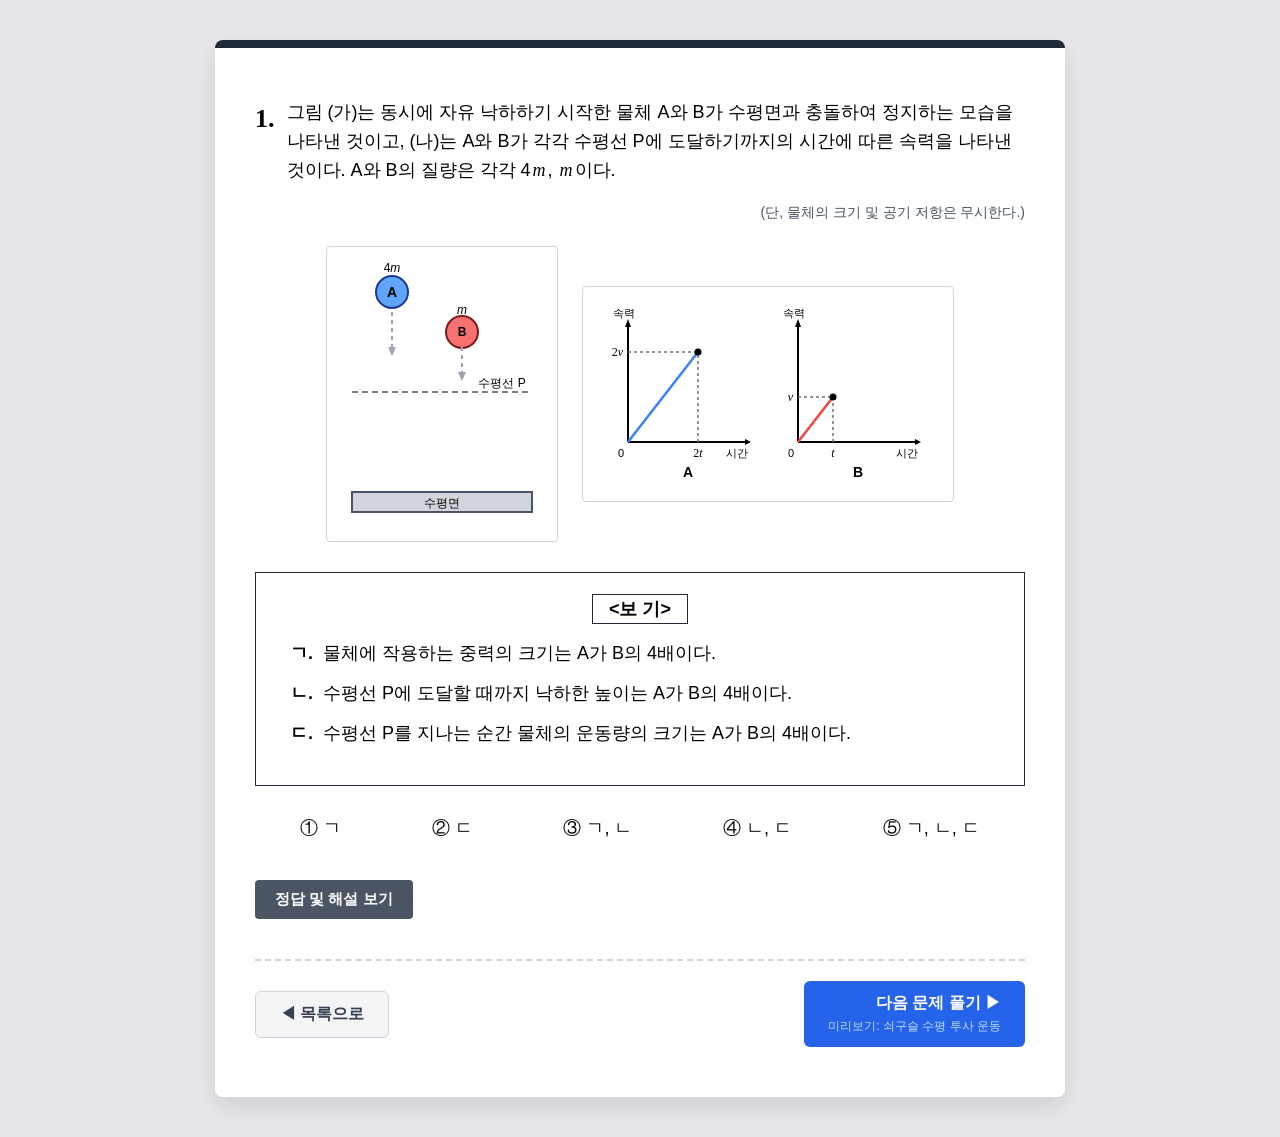
==== 2026-10-08.html @ 418bf97b "Update 2026-10-08.html" ====
<!DOCTYPE html>
<html lang="ko">
<head>
    <meta charset="UTF-8">
    <title>2026-10-08 통합과학 역학</title>
    <style>
        body { font-family: 'Malgun Gothic', sans-serif; background-color: #e5e7eb; display: flex; flex-direction: column; align-items: center; padding: 40px 16px; margin: 0; }
        .exam-paper { background-color: white; max-width: 850px; width: 100%; padding: 50px 40px; box-sizing: border-box; box-shadow: 0 10px 25px rgba(0,0,0,0.1); border-top: 8px solid #1f2937; border-radius: 8px; position: relative; }
        
        /* 1문제씩 보여주기 위한 핵심 설정 */
        .problem-slide { display: none; animation: fadeIn 0.5s; }
        .problem-slide.active { display: block; }
        @keyframes fadeIn { from { opacity: 0; transform: translateX(10px); } to { opacity: 1; transform: translateX(0); } }
        
        .header-text { display: flex; margin-bottom: 20px; font-size: 18px; line-height: 1.6; }
        .question-num { font-size: 26px; font-weight: bold; margin-right: 12px; font-family: serif; }
        .condition-text { text-align: right; font-size: 14px; margin-bottom: 24px; color: #4b5563; }
        .assets-area { display: flex; flex-direction: column; align-items: center; gap: 24px; margin-bottom: 30px; }
        .svg-box { padding: 15px; background-color: white; border: 1px solid #d1d5db; border-radius: 4px; }
        table { width: 100%; max-width: 550px; border-collapse: collapse; border-top: 2px solid #111827; border-bottom: 2px solid #111827; text-align: center; }
        th { background-color: #f9fafb; border-bottom: 1px solid #111827; padding: 12px; font-weight: bold; }
        td { padding: 12px; border-bottom: 1px solid #e5e7eb; font-size: 17px; }
        th, td { border-left: 1px solid #d1d5db; border-right: 1px solid #d1d5db; }
        th:first-child, td:first-child { border-left: none; }
        th:last-child, td:last-child { border-right: none; }
        .bogi-box { border: 1px solid #1f2937; padding: 24px; margin: 24px 0; font-size: 18px; }
        .bogi-title { display: block; text-align: center; margin-bottom: 20px; }
        .bogi-title span { border: 1px solid #1f2937; padding: 4px 16px; font-weight: bold; }
        .bogi-list { list-style: none; padding-left: 10px; margin: 0; }
        .bogi-list li { margin-bottom: 16px; display: flex; }
        .bogi-list span.marker { font-weight: bold; margin-right: 10px; }
        .options { display: flex; justify-content: space-around; font-size: 18px; margin-top: 30px; margin-bottom: 40px; }
        
        .solution-btn { padding: 10px 20px; background-color: #4b5563; color: white; font-weight: bold; font-size: 15px; border: none; border-radius: 4px; cursor: pointer; }
        .solution-box { display: none; width: 100%; margin-top: 20px; padding: 24px; background-color: #f8fafc; border: 1px solid #cbd5e1; border-radius: 6px; font-size: 16.5px; line-height: 1.7; box-sizing: border-box; }
        .solution-box.active { display: block; }
        i { font-family: serif; padding: 0 2px;}

        /* 아래첨자 렌더링 강제 교정 CSS (위첨자 오작동 완벽 차단) */
        sub { vertical-align: sub !important; font-size: 0.75em !important; line-height: 1 !important; }

        /* 네비게이션 버튼 (목록으로, 다음 문제) */
        .nav-bar { display: flex; justify-content: space-between; align-items: center; margin-top: 40px; padding-top: 20px; border-top: 2px dashed #d1d5db; }
        .nav-btn { padding: 12px 24px; font-size: 16px; font-weight: bold; border-radius: 6px; cursor: pointer; text-decoration: none; border: none; }
        .btn-back { background-color: #f3f4f6; color: #374151; border: 1px solid #d1d5db; }
        .btn-next { background-color: #2563eb; color: white; display: flex; flex-direction: column; align-items: flex-end; }
        .btn-next .preview-text { font-size: 12px; color: #bfdbfe; margin-top: 4px; font-weight: normal; }
    </style>
</head>
<body>

<div class="exam-paper">
    
    <!-- ==================== 문제 1 ==================== -->
    <div id="prob1" class="problem-slide active">
        <div class="header-text"><span class="question-num">1.</span><div>그림 (가)는 동시에 자유 낙하하기 시작한 물체 A와 B가 수평면과 충돌하여 정지하는 모습을 나타낸 것이고, (나)는 A와 B가 각각 수평선 P에 도달하기까지의 시간에 따른 속력을 나타낸 것이다. A와 B의 질량은 각각 4<i>m</i>, <i>m</i>이다.</div></div>
        <div class="condition-text">(단, 물체의 크기 및 공기 저항은 무시한다.)</div>

        <div class="assets-area" style="flex-direction: row; justify-content: center; flex-wrap: wrap;">
            <!-- 그림 (가) - 질량 표시 4m, m 복구 완료 -->
            <div class="svg-box">
                <svg width="200" height="260" viewBox="0 0 200 260" xmlns="http://www.w3.org/2000/svg">
                    <rect x="10" y="230" width="180" height="20" fill="#d1d5db" stroke="#4b5563" stroke-width="2"/>
                    <text x="100" y="245" text-anchor="middle" font-size="12" fill="black">수평면</text>
                    <line x1="10" y1="130" x2="190" y2="130" stroke="#4b5563" stroke-width="1.5" stroke-dasharray="6,4"/>
                    <text x="160" y="125" text-anchor="middle" font-size="12" fill="black">수평선 P</text>
                    
                    <circle cx="50" cy="30" r="16" fill="#60a5fa" stroke="#1e3a8a" stroke-width="2"/>
                    <text x="50" y="35" text-anchor="middle" font-size="14" font-weight="bold" fill="black">A</text>
                    <text x="50" y="10" text-anchor="middle" font-size="12" fill="black">4<tspan font-style="italic">m</tspan></text>
                    <line x1="50" y1="50" x2="50" y2="90" stroke="#9ca3af" stroke-width="2" stroke-dasharray="4,4"/>
                    <polygon points="46,85 54,85 50,94" fill="#9ca3af"/>
                    
                    <circle cx="120" cy="70" r="16" fill="#f87171" stroke="#7f1d1d" stroke-width="2"/>
                    <text x="120" y="74" text-anchor="middle" font-size="12" font-weight="bold" fill="black">B</text>
                    <text x="120" y="52" text-anchor="middle" font-size="12" fill="black"><tspan font-style="italic">m</tspan></text>
                    <line x1="120" y1="85" x2="120" y2="115" stroke="#9ca3af" stroke-width="2" stroke-dasharray="4,4"/>
                    <polygon points="116,110 124,110 120,119" fill="#9ca3af"/>
                </svg>
            </div>
            
            <!-- 그래프 (나) - X축 길이 연장 및 오류 원천 차단 완벽 적용 -->
            <div class="svg-box">
                <svg width="340" height="180" viewBox="0 0 340 180" xmlns="http://www.w3.org/2000/svg">
                    <!-- A 그래프 -->
                    <g transform="translate(10, 0)">
                        <line x1="20" y1="140" x2="140" y2="140" stroke="black" stroke-width="2"/>
                        <line x1="20" y1="140" x2="20" y2="20" stroke="black" stroke-width="2"/>
                        <polygon points="137,137 143,140 137,143" fill="black"/>
                        <polygon points="17,25 20,17 23,25" fill="black"/>
                        <text x="140" y="155" text-anchor="end" font-size="11" fill="black">시간</text>
                        <text x="5" y="15" text-anchor="start" font-size="11" fill="black">속력</text>
                        <text x="10" y="155" font-size="11" fill="black">0</text>
                        <line x1="20" y1="140" x2="90" y2="50" stroke="#3b82f6" stroke-width="2.5"/>
                        <line x1="20" y1="50" x2="90" y2="50" stroke="#6b7280" stroke-width="1.5" stroke-dasharray="3,3"/>
                        <line x1="90" y1="140" x2="90" y2="50" stroke="#6b7280" stroke-width="1.5" stroke-dasharray="3,3"/>
                        <circle cx="90" cy="50" r="3.5" fill="black"/>
                        <text x="15" y="54" text-anchor="end" font-size="12" font-family="serif" fill="black">2<tspan font-style="italic">v</tspan></text>
                        <text x="90" y="155" text-anchor="middle" font-size="12" font-family="serif" fill="black">2<tspan font-style="italic">t</tspan></text>
                        <text x="80" y="175" text-anchor="middle" font-weight="bold" font-size="14" fill="black">A</text>
                    </g>
                    <!-- B 그래프 -->
                    <g transform="translate(180, 0)">
                        <line x1="20" y1="140" x2="140" y2="140" stroke="black" stroke-width="2"/>
                        <line x1="20" y1="140" x2="20" y2="20" stroke="black" stroke-width="2"/>
                        <polygon points="137,137 143,140 137,143" fill="black"/>
                        <polygon points="17,25 20,17 23,25" fill="black"/>
                        <text x="140" y="155" text-anchor="end" font-size="11" fill="black">시간</text>
                        <text x="5" y="15" text-anchor="start" font-size="11" fill="black">속력</text>
                        <text x="10" y="155" font-size="11" fill="black">0</text>
                        <line x1="20" y1="140" x2="55" y2="95" stroke="#ef4444" stroke-width="2.5"/>
                        <line x1="20" y1="95" x2="55" y2="95" stroke="#6b7280" stroke-width="1.5" stroke-dasharray="3,3"/>
                        <line x1="55" y1="140" x2="55" y2="95" stroke="#6b7280" stroke-width="1.5" stroke-dasharray="3,3"/>
                        <circle cx="55" cy="95" r="3.5" fill="black"/>
                        <text x="15" y="99" text-anchor="end" font-size="12" font-family="serif" fill="black"><tspan font-style="italic">v</tspan></text>
                        <text x="55" y="155" text-anchor="middle" font-size="12" font-family="serif" fill="black"><tspan font-style="italic">t</tspan></text>
                        <text x="80" y="175" text-anchor="middle" font-weight="bold" font-size="14" fill="black">B</text>
                    </g>
                </svg>
            </div>
        </div>
        <div class="bogi-box">
            <div class="bogi-title"><span>&lt;보 기&gt;</span></div>
            <ul class="bogi-list">
                <li><span class="marker">ㄱ.</span> 물체에 작용하는 중력의 크기는 A가 B의 4배이다.</li>
                <li><span class="marker">ㄴ.</span> 수평선 P에 도달할 때까지 낙하한 높이는 A가 B의 4배이다.</li>
                <li><span class="marker">ㄷ.</span> 수평선 P를 지나는 순간 물체의 운동량의 크기는 A가 B의 4배이다.</li>
            </ul>
        </div>
        <div class="options"><span>① ㄱ</span> <span>② ㄷ</span> <span>③ ㄱ, ㄴ</span> <span>④ ㄴ, ㄷ</span> <span>⑤ ㄱ, ㄴ, ㄷ</span></div>
        <button class="solution-btn" onclick="toggleSol('sol1')">정답 및 해설 보기</button>
        <div id="sol1" class="solution-box"><h3 style="color: #1d4ed8; margin-top: 0;">정답: ③ (ㄱ, ㄴ)</h3><p>ㄱ: 중력(무게)은 질량에 비례합니다.<br>ㄴ: v-t 그래프 넓이는 A가 2vt, B가 0.5vt 이므로 4배입니다.<br>ㄷ: 운동량(mv)은 A(8mv)가 B(mv)의 8배입니다.</p></div>
    </div>

    <!-- ==================== 문제 2 ==================== -->
    <div id="prob2" class="problem-slide">
        <div class="header-text"><span class="question-num">2.</span><div>그림은 쇠구슬 발사 장치를 이용하여 수평면으로부터 서로 다른 높이에 있는 쇠구슬 A를 가만히 놓는 순간, 쇠구슬 B를 수평 방향으로 발사시키는 모습을 나타낸 것이다. 표는 실험 Ⅰ, Ⅱ에서 A, B가 각각 수평면에 도달할 때까지의 낙하 시간과 B의 수평 도달 거리를 나타낸 것이다.</div></div>
        <div class="condition-text">(단, A와 B의 크기 및 공기 저항은 무시한다.)</div>
        <div class="assets-area">
            <!-- 엉망이 된 수평 투사 그래픽 디테일 원상 복구 완료 -->
            <div class="svg-box">
                <svg width="400" height="280" viewBox="0 0 400 280" xmlns="http://www.w3.org/2000/svg">
                    <rect x="10" y="240" width="380" height="20" fill="#d1d5db" stroke="#4b5563" stroke-width="2"/>
                    <text x="50" y="255" font-size="16" font-family="sans-serif" font-weight="bold" fill="black">수평면</text>

                    <circle cx="100" cy="120" r="12" fill="#d4a373" stroke="#8a5a44" stroke-width="1.5"/>
                    <text x="100" y="100" text-anchor="middle" font-size="18" font-family="serif" fill="black">A</text>
                    
                    <line x1="100" y1="135" x2="100" y2="230" stroke="black" stroke-width="1.5" stroke-dasharray="4,4"/>
                    <polygon points="96,220 104,220 100,228" fill="black"/>
                    
                    <line x1="50" y1="120" x2="80" y2="120" stroke="#9ca3af" stroke-dasharray="3,3" stroke-width="1.5"/>
                    <line x1="65" y1="120" x2="65" y2="240" stroke="black" stroke-width="1"/>
                    <polygon points="62,125 68,125 65,120" fill="black"/>
                    <polygon points="62,235 68,235 65,240" fill="black"/>
                    <text x="40" y="185" font-size="18" font-family="serif" fill="black"><tspan font-style="italic">h</tspan><tspan dy="5" font-size="12">A</tspan></text>

                    <rect x="160" y="50" width="60" height="24" fill="#e5e7eb" stroke="#4b5563" stroke-width="1.5"/>
                    <line x1="200" y1="50" x2="200" y2="35" stroke="#4b5563" stroke-width="2"/>
                    <rect x="196" y="25" width="8" height="10" fill="#9ca3af"/>
                    <text x="190" y="18" font-size="16" font-family="sans-serif" fill="black">쇠구슬 발사 장치</text>
                    
                    <circle cx="230" cy="62" r="12" fill="#9ca3af" stroke="#4b5563" stroke-width="1.5"/>
                    <text x="230" y="42" text-anchor="middle" font-size="18" font-family="serif" fill="black">B</text>
                    <line x1="242" y1="62" x2="380" y2="62" stroke="#9ca3af" stroke-dasharray="4,4" stroke-width="1.5"/>

                    <polyline points="230,74 242,74 242,62" fill="none" stroke="#ec4899" stroke-width="1.5"/>
                    <line x1="230" y1="74" x2="230" y2="240" stroke="black" stroke-width="1.5" stroke-dasharray="4,4"/>
                    <line x1="210" y1="62" x2="210" y2="240" stroke="black" stroke-width="1"/>
                    <polygon points="207,67 213,67 210,62" fill="black"/>
                    <polygon points="207,235 213,235 210,240" fill="black"/>
                    <text x="185" y="155" font-size="18" font-family="serif" fill="black"><tspan font-style="italic">h</tspan><tspan dy="5" font-size="12">B</tspan></text>
                    <polyline points="230,228 242,228 242,240" fill="none" stroke="#ec4899" stroke-width="1.5"/>

                    <path d="M 230 62 Q 330 62 360 228" fill="none" stroke="black" stroke-width="1.5"/>
                    <polygon points="353,218 360,228 364,215" fill="black" transform="rotate(30 360 228)"/>
                    <circle cx="360" cy="228" r="12" fill="#9ca3af" stroke="#4b5563" stroke-width="1.5"/>

                    <line x1="230" y1="260" x2="360" y2="260" stroke="black" stroke-width="1"/>
                    <polygon points="235,257 235,263 230,260" fill="black"/>
                    <polygon points="355,257 355,263 360,260" fill="black"/>
                    <text x="295" y="275" text-anchor="middle" font-size="16" font-family="sans-serif" fill="black">수평 도달 거리</text>
                    <line x1="230" y1="240" x2="230" y2="265" stroke="#9ca3af" stroke-width="1"/>
                    <line x1="360" y1="240" x2="360" y2="265" stroke="#9ca3af" stroke-width="1"/>
                </svg>
            </div>
            <table>
                <thead><tr><th>실험</th><th>A의 낙하 시간</th><th>B의 낙하 시간</th><th>B의 수평 도달 거리</th></tr></thead>
                <tbody>
                    <tr><td><b>Ⅰ</b></td><td><i>t</i><sub>0</sub></td><td>2<i>t</i><sub>0</sub></td><td>2<i>R</i></td></tr>
                    <tr><td><b>Ⅱ</b></td><td>2<i>t</i><sub>0</sub></td><td>3<i>t</i><sub>0</sub></td><td>6<i>R</i></td></tr>
                </tbody>
            </table>
        </div>
        <div class="bogi-box">
            <div class="bogi-title"><span>&lt;보 기&gt;</span></div>
            <ul class="bogi-list">
                <li><span class="marker">ㄱ.</span> B를 수평 방향으로 발사한 초기 속력은 실험 Ⅱ가 실험 Ⅰ의 2배이다.</li>
                <li><span class="marker">ㄴ.</span> 수평면에 도달하기 직전, 연직 방향의 속력은 실험 Ⅰ의 B가 실험 Ⅰ의 A의 2배이다.</li>
                <li><span class="marker">ㄷ.</span> 운동하는 동안 B에 작용하는 중력의 방향은 B의 운동 방향과 같다.</li>
            </ul>
        </div>
        <div class="options"><span>① ㄱ</span> <span>② ㄴ</span> <span>③ ㄱ, ㄴ</span> <span>④ ㄴ, ㄷ</span> <span>⑤ ㄱ, ㄴ, ㄷ</span></div>
        <button class="solution-btn" onclick="toggleSol('sol2')">정답 및 해설 보기</button>
        <div id="sol2" class="solution-box"><h3 style="color: #1d4ed8; margin-top: 0;">정답: ③ (ㄱ, ㄴ)</h3><p>ㄱ: 수평속력(거리/시간)은 실험 Ⅰ이 R/t₀, Ⅱ가 2R/t₀ 이므로 2배입니다.<br>ㄴ: 연직속력은 낙하 시간에 비례하므로 2배입니다.<br>ㄷ: 중력은 연직 아래, 운동 방향은 접선이므로 일치하지 않습니다.</p></div>
    </div>

    <!-- ==================== 문제 3 ==================== -->
    <div id="prob3" class="problem-slide">
        <div class="header-text"><span class="question-num">3.</span><div>그림은 지표면 근처 서로 다른 높이에서 동시에 가만히 놓은 물체 A, B가 자유 낙하하는 모습을 나타낸 것이다. A의 질량은 <i>m</i>이고, B의 질량은 2<i>m</i>이다. A는 점 P<sub>A</sub>, Q<sub>A</sub>, R<sub>A</sub>를, B는 점 P<sub>B</sub>, Q<sub>B</sub>, R<sub>B</sub>를 순서대로 지나며, Q<sub>A</sub>와 P<sub>B</sub>는 수평면으로부터 같은 높이에 있다. 표는 두 물체를 놓은 순간부터 각 지점까지 도달하는 데 걸린 시간을 나타낸 것이다.</div></div>
        <div class="condition-text">(단, 물체의 크기 및 공기 저항은 무시한다.)</div>
        <div class="assets-area">
            <!-- 공 안의 A, B 이니셜 추가 및 R_B 복구 완료 -->
            <div class="svg-box">
                <svg width="400" height="320" viewBox="0 0 400 320" xmlns="http://www.w3.org/2000/svg">
                    <rect x="10" y="300" width="380" height="16" fill="#d1d5db" stroke="#4b5563" stroke-width="2"/>
                    <text x="200" y="313" text-anchor="middle" font-size="14" font-weight="bold" fill="#374151">지 표 면</text>
                    
                    <!-- A 물체 -->
                    <line x1="120" y1="30" x2="120" y2="280" stroke="#9ca3af" stroke-width="2" stroke-dasharray="6,4"/>
                    <text x="120" y="15" text-anchor="middle" font-size="14" font-weight="bold" fill="black">A (<tspan font-style="italic">m</tspan>)</text>
                    
                    <!-- A 초기 위치 -->
                    <circle cx="120" cy="30" r="12" fill="#fca5a5" stroke="#b91c1c" stroke-width="2"/>
                    <text x="120" y="34" text-anchor="middle" font-weight="bold" font-size="12" fill="#7f1d1d">A</text>
                    
                    <!-- P_A -->
                    <circle cx="120" cy="50" r="12" fill="#fee2e2" stroke="#ef4444" stroke-width="1.5" stroke-dasharray="2,2"/>
                    <text x="120" y="54" text-anchor="middle" font-weight="bold" font-size="12" fill="#ef4444">A</text>
                    <text x="95" y="55" text-anchor="end" font-weight="bold" fill="black">P<tspan dy="4" font-size="10">A</tspan></text>
                    
                    <!-- Q_A -->
                    <circle cx="120" cy="110" r="12" fill="#fee2e2" stroke="#ef4444" stroke-width="1.5" stroke-dasharray="2,2"/>
                    <text x="120" y="114" text-anchor="middle" font-weight="bold" font-size="12" fill="#7f1d1d">A</text>
                    <text x="95" y="115" text-anchor="end" font-weight="bold" fill="black">Q<tspan dy="4" font-size="10">A</tspan></text>
                    
                    <!-- R_A -->
                    <circle cx="120" cy="210" r="12" fill="#fee2e2" stroke="#ef4444" stroke-width="1.5" stroke-dasharray="2,2"/>
                    <text x="120" y="214" text-anchor="middle" font-weight="bold" font-size="12" fill="#ef4444">A</text>
                    <text x="95" y="215" text-anchor="end" font-weight="bold" fill="black">R<tspan dy="4" font-size="10">A</tspan></text>

                    <!-- B 물체 -->
                    <line x1="280" y1="90" x2="280" y2="280" stroke="#9ca3af" stroke-width="2" stroke-dasharray="6,4"/>
                    <text x="280" y="70" text-anchor="middle" font-size="14" font-weight="bold" fill="black">B (2<tspan font-style="italic">m</tspan>)</text>
                    
                    <!-- B 초기 위치 -->
                    <circle cx="280" cy="90" r="14" fill="#93c5fd" stroke="#1d4ed8" stroke-width="2"/>
                    <text x="280" y="95" text-anchor="middle" font-weight="bold" font-size="13" fill="#1e3a8a">B</text>
                    
                    <!-- P_B -->
                    <circle cx="280" cy="110" r="14" fill="#dbeafe" stroke="#3b82f6" stroke-width="1.5" stroke-dasharray="2,2"/>
                    <text x="280" y="115" text-anchor="middle" font-weight="bold" font-size="13" fill="#1e3a8a">B</text>
                    <text x="305" y="115" text-anchor="start" font-weight="bold" fill="black">P<tspan dy="4" font-size="10">B</tspan></text>
                    
                    <!-- Q_B -->
                    <circle cx="280" cy="170" r="14" fill="#dbeafe" stroke="#3b82f6" stroke-width="1.5" stroke-dasharray="2,2"/>
                    <text x="280" y="175" text-anchor="middle" font-weight="bold" font-size="13" fill="#3b82f6">B</text>
                    <text x="305" y="175" text-anchor="start" font-weight="bold" fill="black">Q<tspan dy="4" font-size="10">B</tspan></text>
                    
                    <!-- R_B -->
                    <circle cx="280" cy="270" r="14" fill="#dbeafe" stroke="#3b82f6" stroke-width="1.5" stroke-dasharray="2,2"/>
                    <text x="280" y="275" text-anchor="middle" font-weight="bold" font-size="13" fill="#3b82f6">B</text>
                    <text x="305" y="275" text-anchor="start" font-weight="bold" fill="black">R<tspan dy="4" font-size="10">B</tspan></text>

                    <!-- 고도 일치 선 -->
                    <line x1="120" y1="110" x2="280" y2="110" stroke="#047857" stroke-width="2" stroke-dasharray="8,4"/>
                    <text x="200" y="105" text-anchor="middle" font-size="13" font-weight="bold" fill="#047857">동일한 높이</text>
                </svg>
            </div>
            <table>
                <thead><tr><th>물체</th><th>P 도달 시간</th><th>Q 도달 시간</th><th>R 도달 시간</th></tr></thead>
                <tbody>
                    <tr><td><b>A</b></td><td><i>t</i><sub>0</sub></td><td>2<i>t</i><sub>0</sub></td><td>3<i>t</i><sub>0</sub></td></tr>
                    <tr><td><b>B</b></td><td><i>t</i><sub>0</sub></td><td>2<i>t</i><sub>0</sub></td><td>3<i>t</i><sub>0</sub></td></tr>
                </tbody>
            </table>
        </div>
        <div class="bogi-box">
            <div class="bogi-title"><span>&lt;보 기&gt;</span></div>
            <ul class="bogi-list">
                <!-- 아래첨자 완벽 렌더링 적용 -->
                <li><span class="marker">ㄱ.</span> 가만히 놓은 순간, 두 물체의 높이 차이는 A가 P_A까지 낙하한 거리의 3배이다.</li>
                <li><span class="marker">ㄴ.</span> Q<sub>A</sub>를 지날 때 A의 운동량의 크기는 P<sub>B</sub>를 지날 때 B의 운동량의 크기와 같다.</li>
                <li><span class="marker">ㄷ.</span> A가 P<sub>A</sub>에서 Q<sub>A</sub>까지 낙하하는 거리는 B가 Q<sub>B</sub>에서 R<sub>B</sub>까지 낙하하는 거리와 같다.</li>
            </ul>
        </div>
        <div class="options"><span>① ㄱ</span> <span>② ㄷ</span> <span>③ ㄱ, ㄴ</span> <span>④ ㄴ, ㄷ</span> <span>⑤ ㄱ, ㄴ, ㄷ</span></div>
        <button class="solution-btn" onclick="toggleSol('sol3')">정답 및 상세 해설 보기</button>
        <div id="sol3" class="solution-box"><h3 style="color: #1d4ed8; margin-top: 0;">정답: ③ (ㄱ, ㄴ)</h3><p>ㄱ: Q<sub>A</sub>(2t₀)와 P<sub>B</sub>(t₀) 고도가 같습니다. A가 4h, B가 h 낙하했으므로 초기 차이는 3h입니다.<br>ㄴ: 속력은 시간에 비례합니다. A는 2v, B는 v이며 질량비가 1:2이므로 운동량은 같습니다.<br>ㄷ: 낙하 거리는 시간의 제곱비로 늘어납니다. A구간은 3h, B구간은 5h로 다릅니다.</p></div>
    </div>

    <!-- 네비게이션 버튼 -->
    <div class="nav-bar">
        <a href="index.html" class="nav-btn btn-back">◀ 목록으로</a>
        <button id="nextBtn" class="nav-btn btn-next" onclick="nextProblem()">
            다음 문제 풀기 ▶
            <span id="previewText" class="preview-text">미리보기: 쇠구슬 수평 투사 운동</span>
        </button>
    </div>

</div>

<script>
    let currentProb = 1;
    const totalProb = 3;
    const previewTitles = ["", "쇠구슬 수평 투사 운동", "자유 낙하하는 두 물체", "수고하셨습니다!"];

    function nextProblem() {
        if (currentProb < totalProb) {
            document.getElementById('prob' + currentProb).classList.remove('active');
            currentProb++;
            document.getElementById('prob' + currentProb).classList.add('active');
            
            if (currentProb === totalProb) {
                document.getElementById('nextBtn').style.display = 'none';
            } else {
                document.getElementById('previewText').innerText = "미리보기: " + previewTitles[currentProb];
            }
        }
    }

    function toggleSol(id) {
        var el = document.getElementById(id);
        if (el.classList.contains('active')) {
            el.classList.remove('active');
        } else {
            el.classList.add('active');
        }
    }
</script>
</body>
</html>
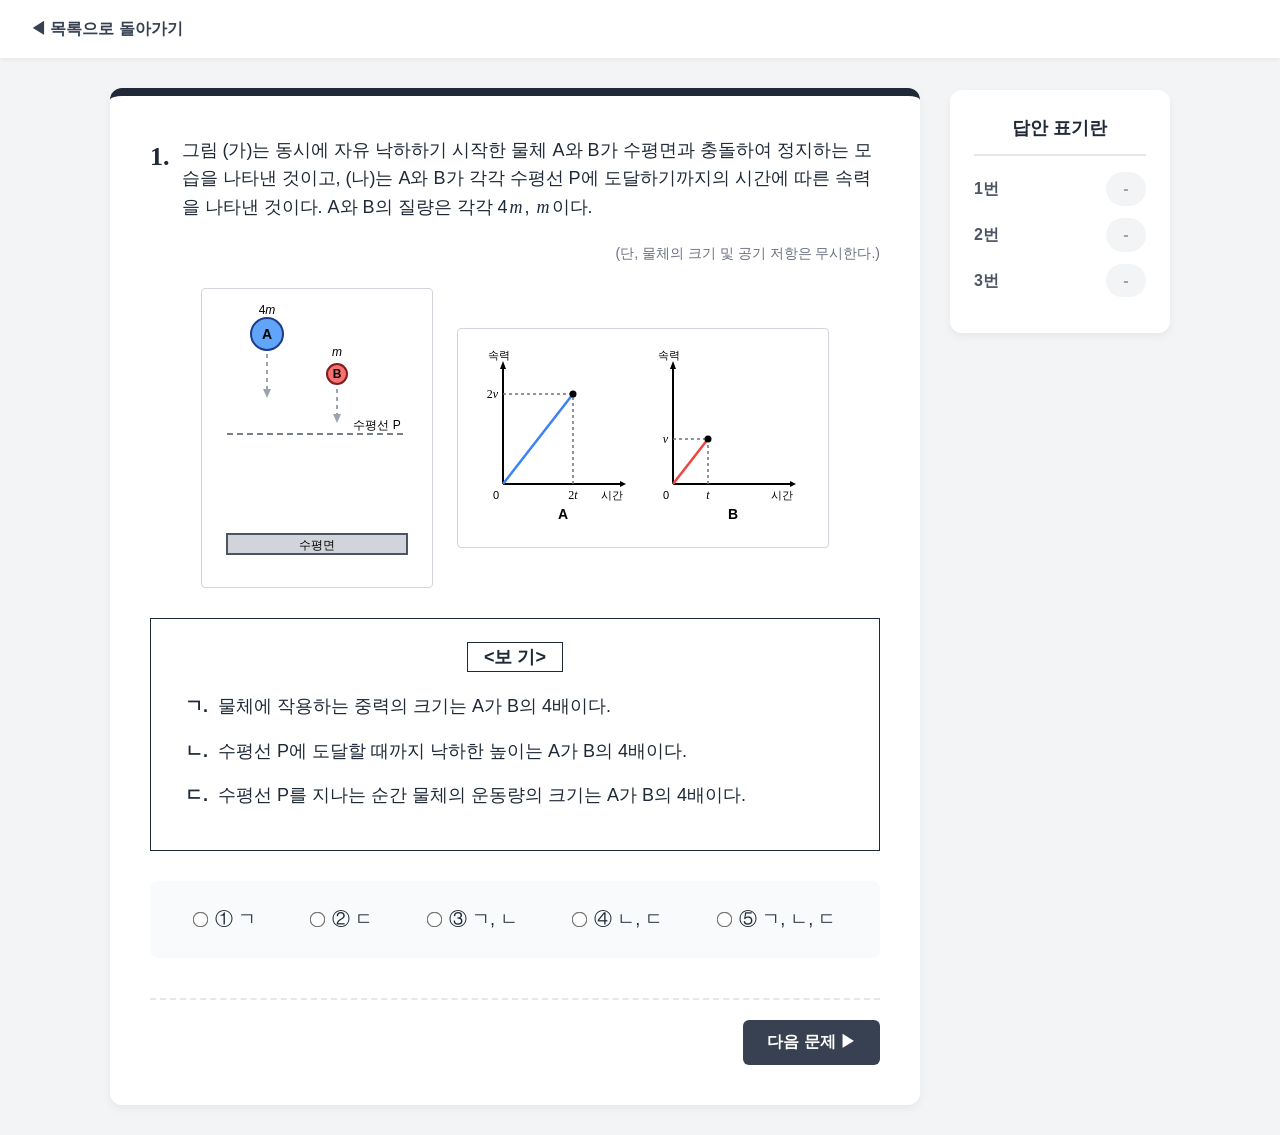
==== commit e68e6c1c: "Update 2026-10-08.html" ====
--- a/2026-10-08.html
+++ b/2026-10-08.html
@@ -2,19 +2,43 @@
 <html lang="ko">
 <head>
     <meta charset="UTF-8">
+    <meta name="viewport" content="width=device-width, initial-scale=1.0">
     <title>2026-10-08 통합과학 역학</title>
     <style>
-        body { font-family: 'Malgun Gothic', sans-serif; background-color: #e5e7eb; display: flex; flex-direction: column; align-items: center; padding: 40px 16px; margin: 0; }
-        .exam-paper { background-color: white; max-width: 850px; width: 100%; padding: 50px 40px; box-sizing: border-box; box-shadow: 0 10px 25px rgba(0,0,0,0.1); border-top: 8px solid #1f2937; border-radius: 8px; position: relative; }
-        
-        /* 1문제씩 보여주기 위한 핵심 설정 */
-        .problem-slide { display: none; animation: fadeIn 0.5s; }
+        /* 기본 여백 및 폰트 초기화 */
+        * { margin: 0; padding: 0; box-sizing: border-box; }
+        body { font-family: 'Pretendard', 'Malgun Gothic', sans-serif; background-color: #f3f4f6; color: #1f2937; line-height: 1.6; }
+        
+        /* 아래첨자 강제 교정 (위첨자 오작동 원천 차단) */
+        sub { vertical-align: baseline !important; position: relative; top: 0.4em; font-size: 0.75em !important; line-height: 0; }
+        i { font-family: 'Times New Roman', serif; padding: 0 2px;}
+
+        /* 상단 네비게이션바 */
+        .top-bar { width: 100%; background: white; padding: 16px 30px; box-shadow: 0 2px 4px rgba(0,0,0,0.05); position: sticky; top: 0; z-index: 100; }
+        .btn-back-list { text-decoration: none; color: #374151; font-weight: bold; font-size: 16px; display: inline-flex; align-items: center; }
+        .btn-back-list:hover { color: #2563eb; }
+
+        /* 메인 레이아웃 (문제영역 + OMR 사이드바) */
+        .main-wrapper { display: flex; max-width: 1100px; margin: 30px auto; gap: 30px; padding: 0 20px; align-items: flex-start; }
+        
+        /* 왼쪽 문제 컨테이너 */
+        .problem-area { flex: 1; background: white; border-radius: 12px; box-shadow: 0 4px 10px rgba(0,0,0,0.05); border-top: 8px solid #1f2937; overflow: hidden; }
+        .problem-slide { display: none; padding: 40px; animation: fadeIn 0.4s; }
         .problem-slide.active { display: block; }
-        @keyframes fadeIn { from { opacity: 0; transform: translateX(10px); } to { opacity: 1; transform: translateX(0); } }
-        
-        .header-text { display: flex; margin-bottom: 20px; font-size: 18px; line-height: 1.6; }
-        .question-num { font-size: 26px; font-weight: bold; margin-right: 12px; font-family: serif; }
-        .condition-text { text-align: right; font-size: 14px; margin-bottom: 24px; color: #4b5563; }
+        @keyframes fadeIn { from { opacity: 0; transform: translateY(10px); } to { opacity: 1; transform: translateY(0); } }
+
+        /* 오른쪽 OMR 사이드바 */
+        .omr-sidebar { width: 220px; background: white; border-radius: 12px; padding: 24px; box-shadow: 0 4px 10px rgba(0,0,0,0.05); position: sticky; top: 90px; }
+        .omr-title { font-size: 18px; font-weight: bold; border-bottom: 2px solid #e5e7eb; padding-bottom: 12px; margin-bottom: 16px; text-align: center; }
+        .omr-item { display: flex; justify-content: space-between; align-items: center; margin-bottom: 12px; font-size: 16px; }
+        .omr-item .num { font-weight: bold; color: #4b5563; }
+        .omr-item .ans { background: #f3f4f6; padding: 4px 12px; border-radius: 20px; color: #9ca3af; font-weight: bold; min-width: 40px; text-align: center; }
+        .omr-item.checked .ans { background: #2563eb; color: white; }
+
+        /* 문제 내부 요소 디자인 */
+        .header-text { display: flex; margin-bottom: 20px; font-size: 18px; }
+        .question-num { font-size: 26px; font-weight: bold; margin-right: 12px; font-family: 'Times New Roman', serif; }
+        .condition-text { text-align: right; font-size: 14px; margin-bottom: 24px; color: #6b7280; }
         .assets-area { display: flex; flex-direction: column; align-items: center; gap: 24px; margin-bottom: 30px; }
         .svg-box { padding: 15px; background-color: white; border: 1px solid #d1d5db; border-radius: 4px; }
         table { width: 100%; max-width: 550px; border-collapse: collapse; border-top: 2px solid #111827; border-bottom: 2px solid #111827; text-align: center; }
@@ -23,309 +47,441 @@
         th, td { border-left: 1px solid #d1d5db; border-right: 1px solid #d1d5db; }
         th:first-child, td:first-child { border-left: none; }
         th:last-child, td:last-child { border-right: none; }
+        
         .bogi-box { border: 1px solid #1f2937; padding: 24px; margin: 24px 0; font-size: 18px; }
         .bogi-title { display: block; text-align: center; margin-bottom: 20px; }
         .bogi-title span { border: 1px solid #1f2937; padding: 4px 16px; font-weight: bold; }
         .bogi-list { list-style: none; padding-left: 10px; margin: 0; }
         .bogi-list li { margin-bottom: 16px; display: flex; }
         .bogi-list span.marker { font-weight: bold; margin-right: 10px; }
-        .options { display: flex; justify-content: space-around; font-size: 18px; margin-top: 30px; margin-bottom: 40px; }
-        
-        .solution-btn { padding: 10px 20px; background-color: #4b5563; color: white; font-weight: bold; font-size: 15px; border: none; border-radius: 4px; cursor: pointer; }
-        .solution-box { display: none; width: 100%; margin-top: 20px; padding: 24px; background-color: #f8fafc; border: 1px solid #cbd5e1; border-radius: 6px; font-size: 16.5px; line-height: 1.7; box-sizing: border-box; }
-        .solution-box.active { display: block; }
-        i { font-family: serif; padding: 0 2px;}
-
-        /* 아래첨자 렌더링 강제 교정 CSS (위첨자 오작동 완벽 차단) */
-        sub { vertical-align: sub !important; font-size: 0.75em !important; line-height: 1 !important; }
-
-        /* 네비게이션 버튼 (목록으로, 다음 문제) */
-        .nav-bar { display: flex; justify-content: space-between; align-items: center; margin-top: 40px; padding-top: 20px; border-top: 2px dashed #d1d5db; }
-        .nav-btn { padding: 12px 24px; font-size: 16px; font-weight: bold; border-radius: 6px; cursor: pointer; text-decoration: none; border: none; }
-        .btn-back { background-color: #f3f4f6; color: #374151; border: 1px solid #d1d5db; }
-        .btn-next { background-color: #2563eb; color: white; display: flex; flex-direction: column; align-items: flex-end; }
-        .btn-next .preview-text { font-size: 12px; color: #bfdbfe; margin-top: 4px; font-weight: normal; }
+        
+        /* 5지선다 선택 라디오 버튼 영역 */
+        .options-group { display: flex; justify-content: space-around; font-size: 18px; margin-top: 30px; margin-bottom: 40px; background: #f9fafb; padding: 16px; border-radius: 8px; }
+        .option-label { display: flex; align-items: center; cursor: pointer; padding: 8px 12px; border-radius: 6px; transition: background 0.2s; }
+        .option-label:hover { background: #e5e7eb; }
+        .option-label input[type="radio"] { margin-right: 8px; transform: scale(1.2); cursor: pointer; }
+
+        /* 하단 이전/다음 버튼 */
+        .nav-buttons { display: flex; justify-content: space-between; margin-top: 20px; padding-top: 20px; border-top: 2px dashed #e5e7eb; }
+        .btn-nav { padding: 12px 24px; font-size: 16px; font-weight: bold; border-radius: 6px; cursor: pointer; border: none; transition: background 0.2s; }
+        .btn-prev { background-color: #f3f4f6; color: #4b5563; }
+        .btn-prev:hover { background-color: #e5e7eb; }
+        .btn-next { background-color: #374151; color: white; }
+        .btn-next:hover { background-color: #1f2937; }
+        .btn-submit { background-color: #2563eb; color: white; }
+        .btn-submit:hover { background-color: #1d4ed8; }
+
+        /* 결과 화면 */
+        #result-screen { display: none; max-width: 800px; margin: 50px auto; background: white; padding: 50px; border-radius: 12px; text-align: center; box-shadow: 0 4px 10px rgba(0,0,0,0.05); }
+        .score-text { font-size: 32px; font-weight: bold; margin-bottom: 30px; color: #111827; }
+        .btn-return { background: #f59e0b; color: white; padding: 14px 28px; font-size: 18px; font-weight: bold; border: none; border-radius: 8px; cursor: pointer; margin-bottom: 40px; }
+        .btn-return:hover { background: #d97706; }
+        
+        /* 해설 목록 및 레이아웃 */
+        .exp-section-title { font-size: 22px; font-weight: bold; margin-bottom: 20px; text-align: left; border-bottom: 2px solid #1f2937; padding-bottom: 10px; }
+        .exp-list { display: flex; flex-direction: column; gap: 12px; }
+        .exp-btn { background: #f3f4f6; border: 1px solid #d1d5db; padding: 16px; font-size: 18px; font-weight: bold; text-align: left; border-radius: 8px; cursor: pointer; transition: all 0.2s; }
+        .exp-btn:hover { background: #e5e7eb; border-color: #9ca3af; transform: translateX(5px); }
+
+        /* 양옆 해설 보기 화면 */
+        #explanation-view { display: none; max-width: 1300px; margin: 30px auto; gap: 30px; padding: 0 20px; align-items: flex-start; }
+        .exp-left, .exp-right { background: white; border-radius: 12px; padding: 40px; box-shadow: 0 4px 10px rgba(0,0,0,0.05); }
+        .exp-left { flex: 6; border-top: 8px solid #374151; }
+        .exp-right { flex: 4; border-top: 8px solid #10b981; position: sticky; top: 90px; font-size: 17px; line-height: 1.8; }
+        
+        /* 숨겨진 원본 해설 데이터 */
+        .sol-data-hidden { display: none; }
     </style>
 </head>
 <body>
 
-<div class="exam-paper">
-    
-    <!-- ==================== 문제 1 ==================== -->
-    <div id="prob1" class="problem-slide active">
-        <div class="header-text"><span class="question-num">1.</span><div>그림 (가)는 동시에 자유 낙하하기 시작한 물체 A와 B가 수평면과 충돌하여 정지하는 모습을 나타낸 것이고, (나)는 A와 B가 각각 수평선 P에 도달하기까지의 시간에 따른 속력을 나타낸 것이다. A와 B의 질량은 각각 4<i>m</i>, <i>m</i>이다.</div></div>
-        <div class="condition-text">(단, 물체의 크기 및 공기 저항은 무시한다.)</div>
-
-        <div class="assets-area" style="flex-direction: row; justify-content: center; flex-wrap: wrap;">
-            <!-- 그림 (가) - 질량 표시 4m, m 복구 완료 -->
-            <div class="svg-box">
-                <svg width="200" height="260" viewBox="0 0 200 260" xmlns="http://www.w3.org/2000/svg">
-                    <rect x="10" y="230" width="180" height="20" fill="#d1d5db" stroke="#4b5563" stroke-width="2"/>
-                    <text x="100" y="245" text-anchor="middle" font-size="12" fill="black">수평면</text>
-                    <line x1="10" y1="130" x2="190" y2="130" stroke="#4b5563" stroke-width="1.5" stroke-dasharray="6,4"/>
-                    <text x="160" y="125" text-anchor="middle" font-size="12" fill="black">수평선 P</text>
-                    
-                    <circle cx="50" cy="30" r="16" fill="#60a5fa" stroke="#1e3a8a" stroke-width="2"/>
-                    <text x="50" y="35" text-anchor="middle" font-size="14" font-weight="bold" fill="black">A</text>
-                    <text x="50" y="10" text-anchor="middle" font-size="12" fill="black">4<tspan font-style="italic">m</tspan></text>
-                    <line x1="50" y1="50" x2="50" y2="90" stroke="#9ca3af" stroke-width="2" stroke-dasharray="4,4"/>
-                    <polygon points="46,85 54,85 50,94" fill="#9ca3af"/>
-                    
-                    <circle cx="120" cy="70" r="16" fill="#f87171" stroke="#7f1d1d" stroke-width="2"/>
-                    <text x="120" y="74" text-anchor="middle" font-size="12" font-weight="bold" fill="black">B</text>
-                    <text x="120" y="52" text-anchor="middle" font-size="12" fill="black"><tspan font-style="italic">m</tspan></text>
-                    <line x1="120" y1="85" x2="120" y2="115" stroke="#9ca3af" stroke-width="2" stroke-dasharray="4,4"/>
-                    <polygon points="116,110 124,110 120,119" fill="#9ca3af"/>
-                </svg>
+    <!-- 상단 바 -->
+    <div class="top-bar">
+        <a href="index.html" class="btn-back-list">◀ 목록으로 돌아가기</a>
+    </div>
+
+    <!-- 문제 풀이 메인 화면 -->
+    <div id="test-view" class="main-wrapper">
+        
+        <!-- 왼쪽 문제 영역 -->
+        <div class="problem-area">
+            
+            <!-- 문제 1 -->
+            <div id="prob1" class="problem-slide active">
+                <div id="prob1-content">
+                    <div class="header-text"><span class="question-num">1.</span><div>그림 (가)는 동시에 자유 낙하하기 시작한 물체 A와 B가 수평면과 충돌하여 정지하는 모습을 나타낸 것이고, (나)는 A와 B가 각각 수평선 P에 도달하기까지의 시간에 따른 속력을 나타낸 것이다. A와 B의 질량은 각각 4<i>m</i>, <i>m</i>이다.</div></div>
+                    <div class="condition-text">(단, 물체의 크기 및 공기 저항은 무시한다.)</div>
+                    <div class="assets-area" style="flex-direction: row; justify-content: center; flex-wrap: wrap;">
+                        <div class="svg-box">
+                            <svg width="200" height="260" viewBox="0 0 200 260" xmlns="http://www.w3.org/2000/svg">
+                                <rect x="10" y="230" width="180" height="20" fill="#d1d5db" stroke="#4b5563" stroke-width="2"/>
+                                <text x="100" y="245" text-anchor="middle" font-size="12" fill="black">수평면</text>
+                                <line x1="10" y1="130" x2="190" y2="130" stroke="#4b5563" stroke-width="1.5" stroke-dasharray="6,4"/>
+                                <text x="160" y="125" text-anchor="middle" font-size="12" fill="black">수평선 P</text>
+                                <circle cx="50" cy="30" r="16" fill="#60a5fa" stroke="#1e3a8a" stroke-width="2"/>
+                                <text x="50" y="35" text-anchor="middle" font-size="14" font-weight="bold" fill="black">A</text>
+                                <text x="50" y="10" text-anchor="middle" font-size="12" fill="black">4<tspan font-style="italic">m</tspan></text>
+                                <line x1="50" y1="50" x2="50" y2="90" stroke="#9ca3af" stroke-width="2" stroke-dasharray="4,4"/>
+                                <polygon points="46,85 54,85 50,94" fill="#9ca3af"/>
+                                <circle cx="120" cy="70" r="10" fill="#f87171" stroke="#7f1d1d" stroke-width="2"/>
+                                <text x="120" y="74" text-anchor="middle" font-size="12" font-weight="bold" fill="black">B</text>
+                                <text x="120" y="52" text-anchor="middle" font-size="12" fill="black"><tspan font-style="italic">m</tspan></text>
+                                <line x1="120" y1="85" x2="120" y2="115" stroke="#9ca3af" stroke-width="2" stroke-dasharray="4,4"/>
+                                <polygon points="116,110 124,110 120,119" fill="#9ca3af"/>
+                            </svg>
+                        </div>
+                        <div class="svg-box">
+                            <svg width="340" height="180" viewBox="0 0 340 180" xmlns="http://www.w3.org/2000/svg">
+                                <g transform="translate(10, 0)">
+                                    <line x1="20" y1="140" x2="140" y2="140" stroke="black" stroke-width="2"/>
+                                    <line x1="20" y1="140" x2="20" y2="20" stroke="black" stroke-width="2"/>
+                                    <polygon points="137,137 143,140 137,143" fill="black"/>
+                                    <polygon points="17,25 20,17 23,25" fill="black"/>
+                                    <text x="140" y="155" text-anchor="end" font-size="11" fill="black">시간</text>
+                                    <text x="5" y="15" text-anchor="start" font-size="11" fill="black">속력</text>
+                                    <text x="10" y="155" font-size="11" fill="black">0</text>
+                                    <line x1="20" y1="140" x2="90" y2="50" stroke="#3b82f6" stroke-width="2.5"/>
+                                    <line x1="20" y1="50" x2="90" y2="50" stroke="#6b7280" stroke-width="1.5" stroke-dasharray="3,3"/>
+                                    <line x1="90" y1="140" x2="90" y2="50" stroke="#6b7280" stroke-width="1.5" stroke-dasharray="3,3"/>
+                                    <circle cx="90" cy="50" r="3.5" fill="black"/>
+                                    <text x="15" y="54" text-anchor="end" font-size="12" font-family="serif" fill="black">2<tspan font-style="italic">v</tspan></text>
+                                    <text x="90" y="155" text-anchor="middle" font-size="12" font-family="serif" fill="black">2<tspan font-style="italic">t</tspan></text>
+                                    <text x="80" y="175" text-anchor="middle" font-weight="bold" font-size="14" fill="black">A</text>
+                                </g>
+                                <g transform="translate(180, 0)">
+                                    <line x1="20" y1="140" x2="140" y2="140" stroke="black" stroke-width="2"/>
+                                    <line x1="20" y1="140" x2="20" y2="20" stroke="black" stroke-width="2"/>
+                                    <polygon points="137,137 143,140 137,143" fill="black"/>
+                                    <polygon points="17,25 20,17 23,25" fill="black"/>
+                                    <text x="140" y="155" text-anchor="end" font-size="11" fill="black">시간</text>
+                                    <text x="5" y="15" text-anchor="start" font-size="11" fill="black">속력</text>
+                                    <text x="10" y="155" font-size="11" fill="black">0</text>
+                                    <line x1="20" y1="140" x2="55" y2="95" stroke="#ef4444" stroke-width="2.5"/>
+                                    <line x1="20" y1="95" x2="55" y2="95" stroke="#6b7280" stroke-width="1.5" stroke-dasharray="3,3"/>
+                                    <line x1="55" y1="140" x2="55" y2="95" stroke="#6b7280" stroke-width="1.5" stroke-dasharray="3,3"/>
+                                    <circle cx="55" cy="95" r="3.5" fill="black"/>
+                                    <text x="15" y="99" text-anchor="end" font-size="12" font-family="serif" fill="black"><tspan font-style="italic">v</tspan></text>
+                                    <text x="55" y="155" text-anchor="middle" font-size="12" font-family="serif" fill="black"><tspan font-style="italic">t</tspan></text>
+                                    <text x="80" y="175" text-anchor="middle" font-weight="bold" font-size="14" fill="black">B</text>
+                                </g>
+                            </svg>
+                        </div>
+                    </div>
+                    <div class="bogi-box">
+                        <div class="bogi-title"><span>&lt;보 기&gt;</span></div>
+                        <ul class="bogi-list">
+                            <li><span class="marker">ㄱ.</span> 물체에 작용하는 중력의 크기는 A가 B의 4배이다.</li>
+                            <li><span class="marker">ㄴ.</span> 수평선 P에 도달할 때까지 낙하한 높이는 A가 B의 4배이다.</li>
+                            <li><span class="marker">ㄷ.</span> 수평선 P를 지나는 순간 물체의 운동량의 크기는 A가 B의 4배이다.</li>
+                        </ul>
+                    </div>
+                </div> <!-- prob1-content 끝 -->
+                
+                <div class="options-group">
+                    <label class="option-label"><input type="radio" name="ans1" value="1" onclick="markAnswer(1, 1)"> ① ㄱ</label>
+                    <label class="option-label"><input type="radio" name="ans1" value="2" onclick="markAnswer(1, 2)"> ② ㄷ</label>
+                    <label class="option-label"><input type="radio" name="ans1" value="3" onclick="markAnswer(1, 3)"> ③ ㄱ, ㄴ</label>
+                    <label class="option-label"><input type="radio" name="ans1" value="4" onclick="markAnswer(1, 4)"> ④ ㄴ, ㄷ</label>
+                    <label class="option-label"><input type="radio" name="ans1" value="5" onclick="markAnswer(1, 5)"> ⑤ ㄱ, ㄴ, ㄷ</label>
+                </div>
+                
+                <div class="nav-buttons">
+                    <button class="btn-nav btn-prev" style="visibility: hidden;">이전 문제</button>
+                    <button class="btn-nav btn-next" onclick="navProb(2)">다음 문제 ▶</button>
+                </div>
             </div>
-            
-            <!-- 그래프 (나) - X축 길이 연장 및 오류 원천 차단 완벽 적용 -->
-            <div class="svg-box">
-                <svg width="340" height="180" viewBox="0 0 340 180" xmlns="http://www.w3.org/2000/svg">
-                    <!-- A 그래프 -->
-                    <g transform="translate(10, 0)">
-                        <line x1="20" y1="140" x2="140" y2="140" stroke="black" stroke-width="2"/>
-                        <line x1="20" y1="140" x2="20" y2="20" stroke="black" stroke-width="2"/>
-                        <polygon points="137,137 143,140 137,143" fill="black"/>
-                        <polygon points="17,25 20,17 23,25" fill="black"/>
-                        <text x="140" y="155" text-anchor="end" font-size="11" fill="black">시간</text>
-                        <text x="5" y="15" text-anchor="start" font-size="11" fill="black">속력</text>
-                        <text x="10" y="155" font-size="11" fill="black">0</text>
-                        <line x1="20" y1="140" x2="90" y2="50" stroke="#3b82f6" stroke-width="2.5"/>
-                        <line x1="20" y1="50" x2="90" y2="50" stroke="#6b7280" stroke-width="1.5" stroke-dasharray="3,3"/>
-                        <line x1="90" y1="140" x2="90" y2="50" stroke="#6b7280" stroke-width="1.5" stroke-dasharray="3,3"/>
-                        <circle cx="90" cy="50" r="3.5" fill="black"/>
-                        <text x="15" y="54" text-anchor="end" font-size="12" font-family="serif" fill="black">2<tspan font-style="italic">v</tspan></text>
-                        <text x="90" y="155" text-anchor="middle" font-size="12" font-family="serif" fill="black">2<tspan font-style="italic">t</tspan></text>
-                        <text x="80" y="175" text-anchor="middle" font-weight="bold" font-size="14" fill="black">A</text>
-                    </g>
-                    <!-- B 그래프 -->
-                    <g transform="translate(180, 0)">
-                        <line x1="20" y1="140" x2="140" y2="140" stroke="black" stroke-width="2"/>
-                        <line x1="20" y1="140" x2="20" y2="20" stroke="black" stroke-width="2"/>
-                        <polygon points="137,137 143,140 137,143" fill="black"/>
-                        <polygon points="17,25 20,17 23,25" fill="black"/>
-                        <text x="140" y="155" text-anchor="end" font-size="11" fill="black">시간</text>
-                        <text x="5" y="15" text-anchor="start" font-size="11" fill="black">속력</text>
-                        <text x="10" y="155" font-size="11" fill="black">0</text>
-                        <line x1="20" y1="140" x2="55" y2="95" stroke="#ef4444" stroke-width="2.5"/>
-                        <line x1="20" y1="95" x2="55" y2="95" stroke="#6b7280" stroke-width="1.5" stroke-dasharray="3,3"/>
-                        <line x1="55" y1="140" x2="55" y2="95" stroke="#6b7280" stroke-width="1.5" stroke-dasharray="3,3"/>
-                        <circle cx="55" cy="95" r="3.5" fill="black"/>
-                        <text x="15" y="99" text-anchor="end" font-size="12" font-family="serif" fill="black"><tspan font-style="italic">v</tspan></text>
-                        <text x="55" y="155" text-anchor="middle" font-size="12" font-family="serif" fill="black"><tspan font-style="italic">t</tspan></text>
-                        <text x="80" y="175" text-anchor="middle" font-weight="bold" font-size="14" fill="black">B</text>
-                    </g>
-                </svg>
+
+            <!-- 문제 2 -->
+            <div id="prob2" class="problem-slide">
+                <div id="prob2-content">
+                    <div class="header-text"><span class="question-num">2.</span><div>그림은 쇠구슬 발사 장치를 이용하여 수평면으로부터 서로 다른 높이에 있는 쇠구슬 A를 가만히 놓는 순간, 쇠구슬 B를 수평 방향으로 발사시키는 모습을 나타낸 것이다. 표는 실험 Ⅰ, Ⅱ에서 A, B가 각각 수평면에 도달할 때까지의 낙하 시간과 B의 수평 도달 거리를 나타낸 것이다.</div></div>
+                    <div class="condition-text">(단, A와 B의 크기 및 공기 저항은 무시한다.)</div>
+                    <div class="assets-area">
+                        <div class="svg-box">
+                            <svg width="400" height="280" viewBox="0 0 400 280" xmlns="http://www.w3.org/2000/svg">
+                                <rect x="10" y="240" width="380" height="20" fill="#d1d5db" stroke="#4b5563" stroke-width="2"/>
+                                <text x="50" y="255" font-size="16" font-family="sans-serif" font-weight="bold" fill="black">수평면</text>
+                                <circle cx="100" cy="120" r="12" fill="#d4a373" stroke="#8a5a44" stroke-width="1.5"/>
+                                <text x="100" y="100" text-anchor="middle" font-size="18" font-family="serif" fill="black">A</text>
+                                <line x1="100" y1="135" x2="100" y2="230" stroke="black" stroke-width="1.5" stroke-dasharray="4,4"/>
+                                <polygon points="96,220 104,220 100,228" fill="black"/>
+                                <line x1="50" y1="120" x2="80" y2="120" stroke="#9ca3af" stroke-dasharray="3,3" stroke-width="1.5"/>
+                                <line x1="65" y1="120" x2="65" y2="240" stroke="black" stroke-width="1"/>
+                                <polygon points="62,125 68,125 65,120" fill="black"/>
+                                <polygon points="62,235 68,235 65,240" fill="black"/>
+                                <text x="40" y="185" font-size="18" font-family="serif" fill="black"><tspan font-style="italic">h</tspan><tspan dy="5" font-size="12">A</tspan></text>
+                                <rect x="160" y="50" width="60" height="24" fill="#e5e7eb" stroke="#4b5563" stroke-width="1.5"/>
+                                <line x1="200" y1="50" x2="200" y2="35" stroke="#4b5563" stroke-width="2"/>
+                                <rect x="196" y="25" width="8" height="10" fill="#9ca3af"/>
+                                <text x="190" y="18" font-size="16" font-family="sans-serif" fill="black">쇠구슬 발사 장치</text>
+                                <circle cx="230" cy="62" r="12" fill="#9ca3af" stroke="#4b5563" stroke-width="1.5"/>
+                                <text x="230" y="42" text-anchor="middle" font-size="18" font-family="serif" fill="black">B</text>
+                                <line x1="242" y1="62" x2="380" y2="62" stroke="#9ca3af" stroke-dasharray="4,4" stroke-width="1.5"/>
+                                <polyline points="230,74 242,74 242,62" fill="none" stroke="#ec4899" stroke-width="1.5"/>
+                                <line x1="230" y1="74" x2="230" y2="240" stroke="black" stroke-width="1.5" stroke-dasharray="4,4"/>
+                                <line x1="210" y1="62" x2="210" y2="240" stroke="black" stroke-width="1"/>
+                                <polygon points="207,67 213,67 210,62" fill="black"/>
+                                <polygon points="207,235 213,235 210,240" fill="black"/>
+                                <text x="185" y="155" font-size="18" font-family="serif" fill="black"><tspan font-style="italic">h</tspan><tspan dy="5" font-size="12">B</tspan></text>
+                                <polyline points="230,228 242,228 242,240" fill="none" stroke="#ec4899" stroke-width="1.5"/>
+                                <path d="M 230 62 Q 330 62 360 228" fill="none" stroke="black" stroke-width="1.5"/>
+                                <polygon points="353,218 360,228 364,215" fill="black" transform="rotate(30 360 228)"/>
+                                <circle cx="360" cy="228" r="12" fill="#9ca3af" stroke="#4b5563" stroke-width="1.5"/>
+                                <line x1="230" y1="260" x2="360" y2="260" stroke="black" stroke-width="1"/>
+                                <polygon points="235,257 235,263 230,260" fill="black"/>
+                                <polygon points="355,257 355,263 360,260" fill="black"/>
+                                <text x="295" y="275" text-anchor="middle" font-size="16" font-family="sans-serif" fill="black">수평 도달 거리</text>
+                                <line x1="230" y1="240" x2="230" y2="265" stroke="#9ca3af" stroke-width="1"/>
+                                <line x1="360" y1="240" x2="360" y2="265" stroke="#9ca3af" stroke-width="1"/>
+                            </svg>
+                        </div>
+                        <table>
+                            <thead><tr><th>실험</th><th>A의 낙하 시간</th><th>B의 낙하 시간</th><th>B의 수평 도달 거리</th></tr></thead>
+                            <tbody>
+                                <tr><td><b>Ⅰ</b></td><td><i>t</i><sub>0</sub></td><td>2<i>t</i><sub>0</sub></td><td>2<i>R</i></td></tr>
+                                <tr><td><b>Ⅱ</b></td><td>2<i>t</i><sub>0</sub></td><td>3<i>t</i><sub>0</sub></td><td>6<i>R</i></td></tr>
+                            </tbody>
+                        </table>
+                    </div>
+                    <div class="bogi-box">
+                        <div class="bogi-title"><span>&lt;보 기&gt;</span></div>
+                        <ul class="bogi-list">
+                            <li><span class="marker">ㄱ.</span> B를 수평 방향으로 발사한 초기 속력은 실험 Ⅱ가 실험 Ⅰ의 2배이다.</li>
+                            <li><span class="marker">ㄴ.</span> 수평면에 도달하기 직전, 연직 방향의 속력은 실험 Ⅰ의 B가 실험 Ⅰ의 A의 2배이다.</li>
+                            <li><span class="marker">ㄷ.</span> 운동하는 동안 B에 작용하는 중력의 방향은 B의 운동 방향과 같다.</li>
+                        </ul>
+                    </div>
+                </div> <!-- prob2-content 끝 -->
+
+                <div class="options-group">
+                    <label class="option-label"><input type="radio" name="ans2" value="1" onclick="markAnswer(2, 1)"> ① ㄱ</label>
+                    <label class="option-label"><input type="radio" name="ans2" value="2" onclick="markAnswer(2, 2)"> ② ㄴ</label>
+                    <label class="option-label"><input type="radio" name="ans2" value="3" onclick="markAnswer(2, 3)"> ③ ㄱ, ㄴ</label>
+                    <label class="option-label"><input type="radio" name="ans2" value="4" onclick="markAnswer(2, 4)"> ④ ㄴ, ㄷ</label>
+                    <label class="option-label"><input type="radio" name="ans2" value="5" onclick="markAnswer(2, 5)"> ⑤ ㄱ, ㄴ, ㄷ</label>
+                </div>
+                
+                <div class="nav-buttons">
+                    <button class="btn-nav btn-prev" onclick="navProb(1)">◀ 이전 문제</button>
+                    <button class="btn-nav btn-next" onclick="navProb(3)">다음 문제 ▶</button>
+                </div>
             </div>
-        </div>
-        <div class="bogi-box">
-            <div class="bogi-title"><span>&lt;보 기&gt;</span></div>
-            <ul class="bogi-list">
-                <li><span class="marker">ㄱ.</span> 물체에 작용하는 중력의 크기는 A가 B의 4배이다.</li>
-                <li><span class="marker">ㄴ.</span> 수평선 P에 도달할 때까지 낙하한 높이는 A가 B의 4배이다.</li>
-                <li><span class="marker">ㄷ.</span> 수평선 P를 지나는 순간 물체의 운동량의 크기는 A가 B의 4배이다.</li>
-            </ul>
-        </div>
-        <div class="options"><span>① ㄱ</span> <span>② ㄷ</span> <span>③ ㄱ, ㄴ</span> <span>④ ㄴ, ㄷ</span> <span>⑤ ㄱ, ㄴ, ㄷ</span></div>
-        <button class="solution-btn" onclick="toggleSol('sol1')">정답 및 해설 보기</button>
-        <div id="sol1" class="solution-box"><h3 style="color: #1d4ed8; margin-top: 0;">정답: ③ (ㄱ, ㄴ)</h3><p>ㄱ: 중력(무게)은 질량에 비례합니다.<br>ㄴ: v-t 그래프 넓이는 A가 2vt, B가 0.5vt 이므로 4배입니다.<br>ㄷ: 운동량(mv)은 A(8mv)가 B(mv)의 8배입니다.</p></div>
+
+            <!-- 문제 3 -->
+            <div id="prob3" class="problem-slide">
+                <div id="prob3-content">
+                    <div class="header-text"><span class="question-num">3.</span><div>그림은 지표면 근처 서로 다른 높이에서 동시에 가만히 놓은 물체 A, B가 자유 낙하하는 모습을 나타낸 것이다. A의 질량은 <i>m</i>이고, B의 질량은 2<i>m</i>이다. A는 점 P<sub>A</sub>, Q<sub>A</sub>, R<sub>A</sub>를, B는 점 P<sub>B</sub>, Q<sub>B</sub>, R<sub>B</sub>를 순서대로 지나며, Q<sub>A</sub>와 P<sub>B</sub>는 수평면으로부터 같은 높이에 있다. 표는 두 물체를 놓은 순간부터 각 지점까지 도달하는 데 걸린 시간을 나타낸 것이다.</div></div>
+                    <div class="condition-text">(단, 물체의 크기 및 공기 저항은 무시한다.)</div>
+                    <div class="assets-area">
+                        <div class="svg-box">
+                            <svg width="400" height="320" viewBox="0 0 400 320" xmlns="http://www.w3.org/2000/svg">
+                                <rect x="10" y="300" width="380" height="16" fill="#d1d5db" stroke="#4b5563" stroke-width="2"/>
+                                <text x="200" y="313" text-anchor="middle" font-size="14" font-weight="bold" fill="#374151">지 표 면</text>
+                                <line x1="120" y1="30" x2="120" y2="280" stroke="#9ca3af" stroke-width="2" stroke-dasharray="6,4"/>
+                                <text x="120" y="15" text-anchor="middle" font-size="14" font-weight="bold" fill="black">A (<tspan font-style="italic">m</tspan>)</text>
+                                <circle cx="120" cy="30" r="12" fill="#fca5a5" stroke="#b91c1c" stroke-width="2"/>
+                                <text x="120" y="34" text-anchor="middle" font-weight="bold" font-size="12" fill="#7f1d1d">A</text>
+                                <circle cx="120" cy="50" r="12" fill="#fee2e2" stroke="#ef4444" stroke-width="1.5" stroke-dasharray="2,2"/>
+                                <text x="120" y="54" text-anchor="middle" font-weight="bold" font-size="12" fill="#ef4444">A</text>
+                                <text x="95" y="55" text-anchor="end" font-weight="bold" fill="black">P<tspan dy="4" font-size="10">A</tspan></text>
+                                <circle cx="120" cy="110" r="12" fill="#fca5a5" stroke="#b91c1c" stroke-width="2"/>
+                                <text x="120" y="114" text-anchor="middle" font-weight="bold" font-size="12" fill="#7f1d1d">A</text>
+                                <text x="95" y="115" text-anchor="end" font-weight="bold" fill="black">Q<tspan dy="4" font-size="10">A</tspan></text>
+                                <circle cx="120" cy="210" r="12" fill="#fee2e2" stroke="#ef4444" stroke-width="1.5" stroke-dasharray="2,2"/>
+                                <text x="120" y="214" text-anchor="middle" font-weight="bold" font-size="12" fill="#ef4444">A</text>
+                                <text x="95" y="215" text-anchor="end" font-weight="bold" fill="black">R<tspan dy="4" font-size="10">A</tspan></text>
+                                <line x1="280" y1="90" x2="280" y2="280" stroke="#9ca3af" stroke-width="2" stroke-dasharray="6,4"/>
+                                <text x="280" y="70" text-anchor="middle" font-size="14" font-weight="bold" fill="black">B (2<tspan font-style="italic">m</tspan>)</text>
+                                <circle cx="280" cy="90" r="14" fill="#93c5fd" stroke="#1d4ed8" stroke-width="2"/>
+                                <text x="280" y="95" text-anchor="middle" font-weight="bold" font-size="13" fill="#1e3a8a">B</text>
+                                <circle cx="280" cy="110" r="14" fill="#93c5fd" stroke="#1d4ed8" stroke-width="2"/>
+                                <text x="280" y="115" text-anchor="middle" font-weight="bold" font-size="13" fill="#1e3a8a">B</text>
+                                <text x="305" y="115" text-anchor="start" font-weight="bold" fill="black">P<tspan dy="4" font-size="10">B</tspan></text>
+                                <circle cx="280" cy="170" r="14" fill="#dbeafe" stroke="#3b82f6" stroke-width="1.5" stroke-dasharray="2,2"/>
+                                <text x="280" y="175" text-anchor="middle" font-weight="bold" font-size="13" fill="#3b82f6">B</text>
+                                <text x="305" y="175" text-anchor="start" font-weight="bold" fill="black">Q<tspan dy="4" font-size="10">B</tspan></text>
+                                <circle cx="280" cy="270" r="14" fill="#dbeafe" stroke="#3b82f6" stroke-width="1.5" stroke-dasharray="2,2"/>
+                                <text x="280" y="275" text-anchor="middle" font-weight="bold" font-size="13" fill="#3b82f6">B</text>
+                                <text x="305" y="275" text-anchor="start" font-weight="bold" fill="black">R<tspan dy="4" font-size="10">B</tspan></text>
+                                <line x1="120" y1="110" x2="280" y2="110" stroke="#047857" stroke-width="2" stroke-dasharray="8,4"/>
+                                <text x="200" y="105" text-anchor="middle" font-size="13" font-weight="bold" fill="#047857">같은 높이</text>
+                            </svg>
+                        </div>
+                        <table>
+                            <thead><tr><th>물체</th><th>P 도달 시간</th><th>Q 도달 시간</th><th>R 도달 시간</th></tr></thead>
+                            <tbody>
+                                <tr><td><b>A</b></td><td><i>t</i><sub>0</sub></td><td>2<i>t</i><sub>0</sub></td><td>3<i>t</i><sub>0</sub></td></tr>
+                                <tr><td><b>B</b></td><td><i>t</i><sub>0</sub></td><td>2<i>t</i><sub>0</sub></td><td>3<i>t</i><sub>0</sub></td></tr>
+                            </tbody>
+                        </table>
+                    </div>
+                    <div class="bogi-box">
+                        <div class="bogi-title"><span>&lt;보 기&gt;</span></div>
+                        <ul class="bogi-list">
+                            <li><span class="marker">ㄱ.</span> 가만히 놓은 순간, 두 물체의 높이 차이는 A가 P<sub>A</sub>까지 낙하한 거리의 3배이다.</li>
+                            <li><span class="marker">ㄴ.</span> Q<sub>A</sub>를 지날 때 A의 운동량의 크기는 P<sub>B</sub>를 지날 때 B의 운동량의 크기와 같다.</li>
+                            <li><span class="marker">ㄷ.</span> A가 P<sub>A</sub>에서 Q<sub>A</sub>까지 낙하하는 거리는 B가 Q<sub>B</sub>에서 R<sub>B</sub>까지 낙하하는 거리와 같다.</li>
+                        </ul>
+                    </div>
+                </div> <!-- prob3-content 끝 -->
+
+                <div class="options-group">
+                    <label class="option-label"><input type="radio" name="ans3" value="1" onclick="markAnswer(3, 1)"> ① ㄱ</label>
+                    <label class="option-label"><input type="radio" name="ans3" value="2" onclick="markAnswer(3, 2)"> ② ㄷ</label>
+                    <label class="option-label"><input type="radio" name="ans3" value="3" onclick="markAnswer(3, 3)"> ③ ㄱ, ㄴ</label>
+                    <label class="option-label"><input type="radio" name="ans3" value="4" onclick="markAnswer(3, 4)"> ④ ㄴ, ㄷ</label>
+                    <label class="option-label"><input type="radio" name="ans3" value="5" onclick="markAnswer(3, 5)"> ⑤ ㄱ, ㄴ, ㄷ</label>
+                </div>
+                
+                <div class="nav-buttons">
+                    <button class="btn-nav btn-prev" onclick="navProb(2)">◀ 이전 문제</button>
+                    <!-- 마지막 문제는 정답 확인 버튼 -->
+                    <button class="btn-nav btn-submit" onclick="submitTest()">정답 확인 제출</button>
+                </div>
+            </div>
+
+        </div> <!-- problem-area 끝 -->
+
+        <!-- 오른쪽 OMR 사이드바 -->
+        <div class="omr-sidebar">
+            <div class="omr-title">답안 표기란</div>
+            <div class="omr-item" id="omr-1"><span class="num">1번</span><span class="ans" id="ans-1">-</span></div>
+            <div class="omr-item" id="omr-2"><span class="num">2번</span><span class="ans" id="ans-2">-</span></div>
+            <div class="omr-item" id="omr-3"><span class="num">3번</span><span class="ans" id="ans-3">-</span></div>
+        </div>
+
+    </div> <!-- main-wrapper 끝 -->
+
+
+    <!-- 결과 화면 -->
+    <div id="result-screen">
+        <div class="score-text" id="score-text">채점 중...</div>
+        <button class="btn-return" onclick="returnToIncorrect()">◀ 틀린 문제로 돌아가기</button>
+        
+        <div class="exp-section-title">문항별 해설 보기</div>
+        <div class="exp-list">
+            <button class="exp-btn" onclick="openExplanation(1)">1번 문항 해설 열기 (정답: ③)</button>
+            <button class="exp-btn" onclick="openExplanation(2)">2번 문항 해설 열기 (정답: ③)</button>
+            <button class="exp-btn" onclick="openExplanation(3)">3번 문항 해설 열기 (정답: ③)</button>
+        </div>
     </div>
 
-    <!-- ==================== 문제 2 ==================== -->
-    <div id="prob2" class="problem-slide">
-        <div class="header-text"><span class="question-num">2.</span><div>그림은 쇠구슬 발사 장치를 이용하여 수평면으로부터 서로 다른 높이에 있는 쇠구슬 A를 가만히 놓는 순간, 쇠구슬 B를 수평 방향으로 발사시키는 모습을 나타낸 것이다. 표는 실험 Ⅰ, Ⅱ에서 A, B가 각각 수평면에 도달할 때까지의 낙하 시간과 B의 수평 도달 거리를 나타낸 것이다.</div></div>
-        <div class="condition-text">(단, A와 B의 크기 및 공기 저항은 무시한다.)</div>
-        <div class="assets-area">
-            <!-- 엉망이 된 수평 투사 그래픽 디테일 원상 복구 완료 -->
-            <div class="svg-box">
-                <svg width="400" height="280" viewBox="0 0 400 280" xmlns="http://www.w3.org/2000/svg">
-                    <rect x="10" y="240" width="380" height="20" fill="#d1d5db" stroke="#4b5563" stroke-width="2"/>
-                    <text x="50" y="255" font-size="16" font-family="sans-serif" font-weight="bold" fill="black">수평면</text>
-
-                    <circle cx="100" cy="120" r="12" fill="#d4a373" stroke="#8a5a44" stroke-width="1.5"/>
-                    <text x="100" y="100" text-anchor="middle" font-size="18" font-family="serif" fill="black">A</text>
-                    
-                    <line x1="100" y1="135" x2="100" y2="230" stroke="black" stroke-width="1.5" stroke-dasharray="4,4"/>
-                    <polygon points="96,220 104,220 100,228" fill="black"/>
-                    
-                    <line x1="50" y1="120" x2="80" y2="120" stroke="#9ca3af" stroke-dasharray="3,3" stroke-width="1.5"/>
-                    <line x1="65" y1="120" x2="65" y2="240" stroke="black" stroke-width="1"/>
-                    <polygon points="62,125 68,125 65,120" fill="black"/>
-                    <polygon points="62,235 68,235 65,240" fill="black"/>
-                    <text x="40" y="185" font-size="18" font-family="serif" fill="black"><tspan font-style="italic">h</tspan><tspan dy="5" font-size="12">A</tspan></text>
-
-                    <rect x="160" y="50" width="60" height="24" fill="#e5e7eb" stroke="#4b5563" stroke-width="1.5"/>
-                    <line x1="200" y1="50" x2="200" y2="35" stroke="#4b5563" stroke-width="2"/>
-                    <rect x="196" y="25" width="8" height="10" fill="#9ca3af"/>
-                    <text x="190" y="18" font-size="16" font-family="sans-serif" fill="black">쇠구슬 발사 장치</text>
-                    
-                    <circle cx="230" cy="62" r="12" fill="#9ca3af" stroke="#4b5563" stroke-width="1.5"/>
-                    <text x="230" y="42" text-anchor="middle" font-size="18" font-family="serif" fill="black">B</text>
-                    <line x1="242" y1="62" x2="380" y2="62" stroke="#9ca3af" stroke-dasharray="4,4" stroke-width="1.5"/>
-
-                    <polyline points="230,74 242,74 242,62" fill="none" stroke="#ec4899" stroke-width="1.5"/>
-                    <line x1="230" y1="74" x2="230" y2="240" stroke="black" stroke-width="1.5" stroke-dasharray="4,4"/>
-                    <line x1="210" y1="62" x2="210" y2="240" stroke="black" stroke-width="1"/>
-                    <polygon points="207,67 213,67 210,62" fill="black"/>
-                    <polygon points="207,235 213,235 210,240" fill="black"/>
-                    <text x="185" y="155" font-size="18" font-family="serif" fill="black"><tspan font-style="italic">h</tspan><tspan dy="5" font-size="12">B</tspan></text>
-                    <polyline points="230,228 242,228 242,240" fill="none" stroke="#ec4899" stroke-width="1.5"/>
-
-                    <path d="M 230 62 Q 330 62 360 228" fill="none" stroke="black" stroke-width="1.5"/>
-                    <polygon points="353,218 360,228 364,215" fill="black" transform="rotate(30 360 228)"/>
-                    <circle cx="360" cy="228" r="12" fill="#9ca3af" stroke="#4b5563" stroke-width="1.5"/>
-
-                    <line x1="230" y1="260" x2="360" y2="260" stroke="black" stroke-width="1"/>
-                    <polygon points="235,257 235,263 230,260" fill="black"/>
-                    <polygon points="355,257 355,263 360,260" fill="black"/>
-                    <text x="295" y="275" text-anchor="middle" font-size="16" font-family="sans-serif" fill="black">수평 도달 거리</text>
-                    <line x1="230" y1="240" x2="230" y2="265" stroke="#9ca3af" stroke-width="1"/>
-                    <line x1="360" y1="240" x2="360" y2="265" stroke="#9ca3af" stroke-width="1"/>
-                </svg>
+
+    <!-- 양옆 분할 해설 뷰어 -->
+    <div id="explanation-view">
+        <div class="exp-left" id="exp-left-container">
+            <!-- 자바스크립트로 선택한 문제 내용이 복사되어 들어옵니다 -->
+        </div>
+        <div class="exp-right">
+            <button class="btn-nav btn-prev" style="margin-bottom:20px; font-size:14px; padding:8px 16px;" onclick="closeExplanation()">◀ 해설 닫기</button>
+            <div id="exp-right-content">
+                <!-- 해설 내용이 들어옵니다 -->
             </div>
-            <table>
-                <thead><tr><th>실험</th><th>A의 낙하 시간</th><th>B의 낙하 시간</th><th>B의 수평 도달 거리</th></tr></thead>
-                <tbody>
-                    <tr><td><b>Ⅰ</b></td><td><i>t</i><sub>0</sub></td><td>2<i>t</i><sub>0</sub></td><td>2<i>R</i></td></tr>
-                    <tr><td><b>Ⅱ</b></td><td>2<i>t</i><sub>0</sub></td><td>3<i>t</i><sub>0</sub></td><td>6<i>R</i></td></tr>
-                </tbody>
-            </table>
-        </div>
-        <div class="bogi-box">
-            <div class="bogi-title"><span>&lt;보 기&gt;</span></div>
-            <ul class="bogi-list">
-                <li><span class="marker">ㄱ.</span> B를 수평 방향으로 발사한 초기 속력은 실험 Ⅱ가 실험 Ⅰ의 2배이다.</li>
-                <li><span class="marker">ㄴ.</span> 수평면에 도달하기 직전, 연직 방향의 속력은 실험 Ⅰ의 B가 실험 Ⅰ의 A의 2배이다.</li>
-                <li><span class="marker">ㄷ.</span> 운동하는 동안 B에 작용하는 중력의 방향은 B의 운동 방향과 같다.</li>
-            </ul>
-        </div>
-        <div class="options"><span>① ㄱ</span> <span>② ㄴ</span> <span>③ ㄱ, ㄴ</span> <span>④ ㄴ, ㄷ</span> <span>⑤ ㄱ, ㄴ, ㄷ</span></div>
-        <button class="solution-btn" onclick="toggleSol('sol2')">정답 및 해설 보기</button>
-        <div id="sol2" class="solution-box"><h3 style="color: #1d4ed8; margin-top: 0;">정답: ③ (ㄱ, ㄴ)</h3><p>ㄱ: 수평속력(거리/시간)은 실험 Ⅰ이 R/t₀, Ⅱ가 2R/t₀ 이므로 2배입니다.<br>ㄴ: 연직속력은 낙하 시간에 비례하므로 2배입니다.<br>ㄷ: 중력은 연직 아래, 운동 방향은 접선이므로 일치하지 않습니다.</p></div>
+        </div>
     </div>
 
-    <!-- ==================== 문제 3 ==================== -->
-    <div id="prob3" class="problem-slide">
-        <div class="header-text"><span class="question-num">3.</span><div>그림은 지표면 근처 서로 다른 높이에서 동시에 가만히 놓은 물체 A, B가 자유 낙하하는 모습을 나타낸 것이다. A의 질량은 <i>m</i>이고, B의 질량은 2<i>m</i>이다. A는 점 P<sub>A</sub>, Q<sub>A</sub>, R<sub>A</sub>를, B는 점 P<sub>B</sub>, Q<sub>B</sub>, R<sub>B</sub>를 순서대로 지나며, Q<sub>A</sub>와 P<sub>B</sub>는 수평면으로부터 같은 높이에 있다. 표는 두 물체를 놓은 순간부터 각 지점까지 도달하는 데 걸린 시간을 나타낸 것이다.</div></div>
-        <div class="condition-text">(단, 물체의 크기 및 공기 저항은 무시한다.)</div>
-        <div class="assets-area">
-            <!-- 공 안의 A, B 이니셜 추가 및 R_B 복구 완료 -->
-            <div class="svg-box">
-                <svg width="400" height="320" viewBox="0 0 400 320" xmlns="http://www.w3.org/2000/svg">
-                    <rect x="10" y="300" width="380" height="16" fill="#d1d5db" stroke="#4b5563" stroke-width="2"/>
-                    <text x="200" y="313" text-anchor="middle" font-size="14" font-weight="bold" fill="#374151">지 표 면</text>
-                    
-                    <!-- A 물체 -->
-                    <line x1="120" y1="30" x2="120" y2="280" stroke="#9ca3af" stroke-width="2" stroke-dasharray="6,4"/>
-                    <text x="120" y="15" text-anchor="middle" font-size="14" font-weight="bold" fill="black">A (<tspan font-style="italic">m</tspan>)</text>
-                    
-                    <!-- A 초기 위치 -->
-                    <circle cx="120" cy="30" r="12" fill="#fca5a5" stroke="#b91c1c" stroke-width="2"/>
-                    <text x="120" y="34" text-anchor="middle" font-weight="bold" font-size="12" fill="#7f1d1d">A</text>
-                    
-                    <!-- P_A -->
-                    <circle cx="120" cy="50" r="12" fill="#fee2e2" stroke="#ef4444" stroke-width="1.5" stroke-dasharray="2,2"/>
-                    <text x="120" y="54" text-anchor="middle" font-weight="bold" font-size="12" fill="#ef4444">A</text>
-                    <text x="95" y="55" text-anchor="end" font-weight="bold" fill="black">P<tspan dy="4" font-size="10">A</tspan></text>
-                    
-                    <!-- Q_A -->
-                    <circle cx="120" cy="110" r="12" fill="#fee2e2" stroke="#ef4444" stroke-width="1.5" stroke-dasharray="2,2"/>
-                    <text x="120" y="114" text-anchor="middle" font-weight="bold" font-size="12" fill="#7f1d1d">A</text>
-                    <text x="95" y="115" text-anchor="end" font-weight="bold" fill="black">Q<tspan dy="4" font-size="10">A</tspan></text>
-                    
-                    <!-- R_A -->
-                    <circle cx="120" cy="210" r="12" fill="#fee2e2" stroke="#ef4444" stroke-width="1.5" stroke-dasharray="2,2"/>
-                    <text x="120" y="214" text-anchor="middle" font-weight="bold" font-size="12" fill="#ef4444">A</text>
-                    <text x="95" y="215" text-anchor="end" font-weight="bold" fill="black">R<tspan dy="4" font-size="10">A</tspan></text>
-
-                    <!-- B 물체 -->
-                    <line x1="280" y1="90" x2="280" y2="280" stroke="#9ca3af" stroke-width="2" stroke-dasharray="6,4"/>
-                    <text x="280" y="70" text-anchor="middle" font-size="14" font-weight="bold" fill="black">B (2<tspan font-style="italic">m</tspan>)</text>
-                    
-                    <!-- B 초기 위치 -->
-                    <circle cx="280" cy="90" r="14" fill="#93c5fd" stroke="#1d4ed8" stroke-width="2"/>
-                    <text x="280" y="95" text-anchor="middle" font-weight="bold" font-size="13" fill="#1e3a8a">B</text>
-                    
-                    <!-- P_B -->
-                    <circle cx="280" cy="110" r="14" fill="#dbeafe" stroke="#3b82f6" stroke-width="1.5" stroke-dasharray="2,2"/>
-                    <text x="280" y="115" text-anchor="middle" font-weight="bold" font-size="13" fill="#1e3a8a">B</text>
-                    <text x="305" y="115" text-anchor="start" font-weight="bold" fill="black">P<tspan dy="4" font-size="10">B</tspan></text>
-                    
-                    <!-- Q_B -->
-                    <circle cx="280" cy="170" r="14" fill="#dbeafe" stroke="#3b82f6" stroke-width="1.5" stroke-dasharray="2,2"/>
-                    <text x="280" y="175" text-anchor="middle" font-weight="bold" font-size="13" fill="#3b82f6">B</text>
-                    <text x="305" y="175" text-anchor="start" font-weight="bold" fill="black">Q<tspan dy="4" font-size="10">B</tspan></text>
-                    
-                    <!-- R_B -->
-                    <circle cx="280" cy="270" r="14" fill="#dbeafe" stroke="#3b82f6" stroke-width="1.5" stroke-dasharray="2,2"/>
-                    <text x="280" y="275" text-anchor="middle" font-weight="bold" font-size="13" fill="#3b82f6">B</text>
-                    <text x="305" y="275" text-anchor="start" font-weight="bold" fill="black">R<tspan dy="4" font-size="10">B</tspan></text>
-
-                    <!-- 고도 일치 선 -->
-                    <line x1="120" y1="110" x2="280" y2="110" stroke="#047857" stroke-width="2" stroke-dasharray="8,4"/>
-                    <text x="200" y="105" text-anchor="middle" font-size="13" font-weight="bold" fill="#047857">동일한 높이</text>
-                </svg>
-            </div>
-            <table>
-                <thead><tr><th>물체</th><th>P 도달 시간</th><th>Q 도달 시간</th><th>R 도달 시간</th></tr></thead>
-                <tbody>
-                    <tr><td><b>A</b></td><td><i>t</i><sub>0</sub></td><td>2<i>t</i><sub>0</sub></td><td>3<i>t</i><sub>0</sub></td></tr>
-                    <tr><td><b>B</b></td><td><i>t</i><sub>0</sub></td><td>2<i>t</i><sub>0</sub></td><td>3<i>t</i><sub>0</sub></td></tr>
-                </tbody>
-            </table>
-        </div>
-        <div class="bogi-box">
-            <div class="bogi-title"><span>&lt;보 기&gt;</span></div>
-            <ul class="bogi-list">
-                <!-- 아래첨자 완벽 렌더링 적용 -->
-                <li><span class="marker">ㄱ.</span> 가만히 놓은 순간, 두 물체의 높이 차이는 A가 P_A까지 낙하한 거리의 3배이다.</li>
-                <li><span class="marker">ㄴ.</span> Q<sub>A</sub>를 지날 때 A의 운동량의 크기는 P<sub>B</sub>를 지날 때 B의 운동량의 크기와 같다.</li>
-                <li><span class="marker">ㄷ.</span> A가 P<sub>A</sub>에서 Q<sub>A</sub>까지 낙하하는 거리는 B가 Q<sub>B</sub>에서 R<sub>B</sub>까지 낙하하는 거리와 같다.</li>
-            </ul>
-        </div>
-        <div class="options"><span>① ㄱ</span> <span>② ㄷ</span> <span>③ ㄱ, ㄴ</span> <span>④ ㄴ, ㄷ</span> <span>⑤ ㄱ, ㄴ, ㄷ</span></div>
-        <button class="solution-btn" onclick="toggleSol('sol3')">정답 및 상세 해설 보기</button>
-        <div id="sol3" class="solution-box"><h3 style="color: #1d4ed8; margin-top: 0;">정답: ③ (ㄱ, ㄴ)</h3><p>ㄱ: Q<sub>A</sub>(2t₀)와 P<sub>B</sub>(t₀) 고도가 같습니다. A가 4h, B가 h 낙하했으므로 초기 차이는 3h입니다.<br>ㄴ: 속력은 시간에 비례합니다. A는 2v, B는 v이며 질량비가 1:2이므로 운동량은 같습니다.<br>ㄷ: 낙하 거리는 시간의 제곱비로 늘어납니다. A구간은 3h, B구간은 5h로 다릅니다.</p></div>
+    <!-- 원본 해설 데이터 보관소 (화면엔 안보임) -->
+    <div class="sol-data-hidden">
+        <div id="sol1-data">
+            <h3 style="color: #1d4ed8; margin-top: 0;">정답: ③ (ㄱ, ㄴ)</h3>
+            <p><b>[핵심 개념]</b><br>중력의 크기는 질량에 비례하며, v-t 그래프의 아래 면적은 이동거리(낙하 높이)를 의미합니다.</p>
+            <p><b>ㄱ. (참)</b> 중력(무게)은 질량에 비례합니다. A의 질량이 B의 4배이므로 중력도 4배입니다.</p>
+            <p><b>ㄴ. (참)</b> v-t 그래프 넓이는 B가 0.5×t×v 이고, A는 0.5×2t×2v = 2vt 이므로 A가 B의 4배입니다.</p>
+            <p><b>ㄷ. (거짓)</b> 운동량(p=mv)은 P를 지날 때 A가 4m × 2v = 8mv 이고, B는 m × v = mv 입니다. 따라서 A가 B의 8배입니다.</p>
+        </div>
+        <div id="sol2-data">
+            <h3 style="color: #1d4ed8; margin-top: 0;">정답: ③ (ㄱ, ㄴ)</h3>
+            <p><b>[핵심 개념]</b><br>수평으로 던진 물체의 수평 속력은 '수평 도달 거리 / 낙하 시간'으로 구하며, 연직 속력은 낙하 시간에 비례하여 증가합니다.</p>
+            <p><b>ㄱ. (참)</b> 수평 속력은 실험 Ⅰ이 2R/2t₀ = R/t₀ 이고, 실험 Ⅱ는 6R/3t₀ = 2R/t₀ 이므로 실험 Ⅱ가 2배입니다.</p>
+            <p><b>ㄴ. (참)</b> 연직 속력은 낙하 시간(t)에 비례(v=gt)합니다. 실험 Ⅰ에서 B의 낙하 시간(2t₀)이 A(t₀)의 2배이므로 속력도 2배입니다.</p>
+            <p><b>ㄷ. (거짓)</b> 공기 저항이 없을 때 물체에 작용하는 중력은 항상 연직 아래 방향이지만, 물체의 운동 방향은 포물선 궤적의 접선 방향이므로 서로 일치하지 않습니다.</p>
+        </div>
+        <div id="sol3-data">
+            <h3 style="color: #1d4ed8; margin-top: 0;">정답: ③ (ㄱ, ㄴ)</h3>
+            <p><b>[핵심 개념]</b><br>자유 낙하 거리는 시간의 제곱에 비례(h ∝ t²)하고, 속력은 시간에 비례(v ∝ t)합니다.</p>
+            <p><b>ㄱ. (참)</b> A가 t₀ 동안 낙하한 거리를 h라 하면 2t₀ 동안은 4h 낙하합니다. Q<sub>A</sub>(2t₀)와 P<sub>B</sub>(t₀) 고도가 같으므로 초기 높이 차이는 4h - h = 3h 입니다. 이는 A가 P<sub>A</sub>까지 낙하한 거리(h)의 3배가 맞습니다.</p>
+            <p><b>ㄴ. (참)</b> 속력은 낙하 시간에 비례합니다. A는 2t₀일 때 통과하므로 속력이 2v, B는 t₀일 때 통과하므로 속력이 v입니다. 운동량은 A(m×2v=2mv)와 B(2m×v=2mv)로 서로 같습니다.</p>
+            <p><b>ㄷ. (거짓)</b> A의 P<sub>A</sub> → Q<sub>A</sub> 구간 낙하 거리는 4h - h = 3h 이고, B의 Q<sub>B</sub> → R<sub>B</sub> 구간 낙하 거리는 9h - 4h = 5h 입니다. 속력이 계속 증가하므로 나중 구간의 거리가 더 깁니다.</p>
+        </div>
     </div>
 
-    <!-- 네비게이션 버튼 -->
-    <div class="nav-bar">
-        <a href="index.html" class="nav-btn btn-back">◀ 목록으로</a>
-        <button id="nextBtn" class="nav-btn btn-next" onclick="nextProblem()">
-            다음 문제 풀기 ▶
-            <span id="previewText" class="preview-text">미리보기: 쇠구슬 수평 투사 운동</span>
-        </button>
-    </div>
-
-</div>
-
 <script>
-    let currentProb = 1;
     const totalProb = 3;
-    const previewTitles = ["", "쇠구슬 수평 투사 운동", "자유 낙하하는 두 물체", "수고하셨습니다!"];
-
-    function nextProblem() {
-        if (currentProb < totalProb) {
-            document.getElementById('prob' + currentProb).classList.remove('active');
-            currentProb++;
-            document.getElementById('prob' + currentProb).classList.add('active');
-            
-            if (currentProb === totalProb) {
-                document.getElementById('nextBtn').style.display = 'none';
-            } else {
-                document.getElementById('previewText').innerText = "미리보기: " + previewTitles[currentProb];
+    let answers = {1: 0, 2: 0, 3: 0};
+    const correctAnswers = {1: 3, 2: 3, 3: 3}; // 정답 데이터
+    let firstIncorrect = null;
+
+    // 답안 마킹 함수
+    function markAnswer(probNum, val) {
+        answers[probNum] = val;
+        const ansDisplay = document.getElementById('ans-' + probNum);
+        ansDisplay.innerText = val + '번';
+        document.getElementById('omr-' + probNum).classList.add('checked');
+    }
+
+    // 이전/다음 문제 이동 함수
+    function navProb(targetNum) {
+        for(let i=1; i<=totalProb; i++) {
+            document.getElementById('prob' + i).classList.remove('active');
+        }
+        document.getElementById('prob' + targetNum).classList.add('active');
+    }
+
+    // 정답 확인 및 제출
+    function submitTest() {
+        let score = 0;
+        firstIncorrect = null;
+        
+        for(let i=1; i<=totalProb; i++) {
+            if(answers[i] === correctAnswers[i]) {
+                score++;
+            } else if (firstIncorrect === null) {
+                firstIncorrect = i; // 처음 틀린 문제 번호 저장
             }
         }
-    }
-
-    function toggleSol(id) {
-        var el = document.getElementById(id);
-        if (el.classList.contains('active')) {
-            el.classList.remove('active');
+        
+        document.getElementById('test-view').style.display = 'none';
+        document.getElementById('result-screen').style.display = 'block';
+        
+        if (score === totalProb) {
+            document.getElementById('score-text').innerText = "💯 만점입니다! (3문제 정답)";
+            document.querySelector('.btn-return').style.display = 'none';
         } else {
-            el.classList.add('active');
+            document.getElementById('score-text').innerText = score + "문제 정답 / 총 3문제";
+            document.querySelector('.btn-return').style.display = 'inline-block';
         }
+    }
+
+    // 틀린 문제로 돌아가기 (체크 상태는 HTML DOM에 그대로 유지됨)
+    function returnToIncorrect() {
+        document.getElementById('result-screen').style.display = 'none';
+        document.getElementById('test-view').style.display = 'flex';
+        // 처음 틀린 문제로 바로 이동
+        if(firstIncorrect !== null) {
+            navProb(firstIncorrect);
+        } else {
+            navProb(1); // 만약 오류로 null이면 1번으로
+        }
+    }
+
+    // 양옆 분할 해설 뷰어 열기
+    function openExplanation(probNum) {
+        document.getElementById('result-screen').style.display = 'none';
+        document.getElementById('explanation-view').style.display = 'flex';
+        
+        // 왼쪽 박스에 원본 문제 복사 (선지 및 버튼 제외)
+        const contentHtml = document.getElementById('prob' + probNum + '-content').innerHTML;
+        document.getElementById('exp-left-container').innerHTML = contentHtml;
+        
+        // 오른쪽 박스에 해설 데이터 가져오기
+        const solHtml = document.getElementById('sol' + probNum + '-data').innerHTML;
+        document.getElementById('exp-right-content').innerHTML = solHtml;
+    }
+
+    // 분할 해설 창 닫고 결과 창으로 복귀
+    function closeExplanation() {
+        document.getElementById('explanation-view').style.display = 'none';
+        document.getElementById('result-screen').style.display = 'block';
     }
 </script>
 </body>
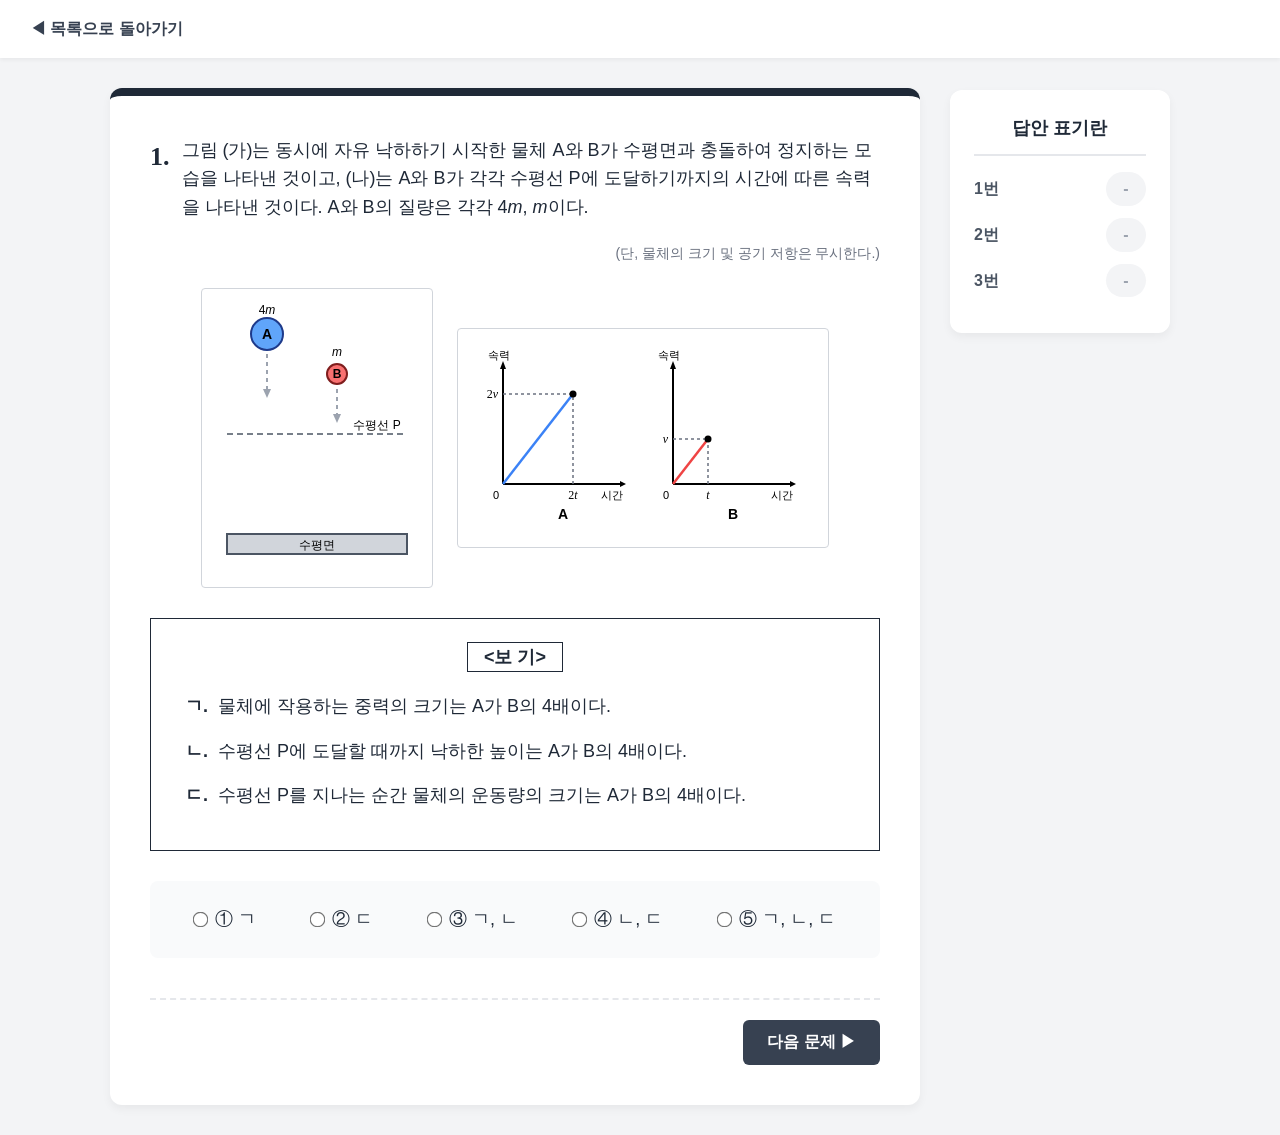
==== commit 88173a6f: "Update 2026-10-08.html" ====
--- a/2026-10-08.html
+++ b/2026-10-08.html
@@ -10,8 +10,7 @@
         body { font-family: 'Pretendard', 'Malgun Gothic', sans-serif; background-color: #f3f4f6; color: #1f2937; line-height: 1.6; }
         
         /* 아래첨자 강제 교정 (위첨자 오작동 원천 차단) */
-        sub { vertical-align: baseline !important; position: relative; top: 0.4em; font-size: 0.75em !important; line-height: 0; }
-        i { font-family: 'Times New Roman', serif; padding: 0 2px;}
+        sub { vertical-align: -0.2em !important; font-size: 0.75em !important; position: static !important; line-height: inherit !important; }
 
         /* 상단 네비게이션바 */
         .top-bar { width: 100%; background: white; padding: 16px 30px; box-shadow: 0 2px 4px rgba(0,0,0,0.05); position: sticky; top: 0; z-index: 100; }
@@ -317,10 +316,10 @@
                     </div>
                     <div class="bogi-box">
                         <div class="bogi-title"><span>&lt;보 기&gt;</span></div>
-                        <ul class="bogi-list">
-                            <li><span class="marker">ㄱ.</span> 가만히 놓은 순간, 두 물체의 높이 차이는 A가 P<sub>A</sub>까지 낙하한 거리의 3배이다.</li>
-                            <li><span class="marker">ㄴ.</span> Q<sub>A</sub>를 지날 때 A의 운동량의 크기는 P<sub>B</sub>를 지날 때 B의 운동량의 크기와 같다.</li>
-                            <li><span class="marker">ㄷ.</span> A가 P<sub>A</sub>에서 Q<sub>A</sub>까지 낙하하는 거리는 B가 Q<sub>B</sub>에서 R<sub>B</sub>까지 낙하하는 거리와 같다.</li>
+    <ul class="bogi-list">
+        <li><span class="marker">ㄱ.</span> 가만히 놓은 순간, 두 물체의 높이 차이는 A가 P<sub>A</sub>까지 낙하한 거리의 3배이다.</li>
+        <li><span class="marker">ㄴ.</span> Q<sub>A</sub>를 지날 때 A의 운동량의 크기는 P<sub>B</sub>를 지날 때 B의 운동량의 크기와 같다.</li>
+        <li><span class="marker">ㄷ.</span> A가 P<sub>A</sub>에서 Q<sub>A</sub>까지 낙하하는 거리는 B가 Q<sub>B</sub>에서 R<sub>B</sub>까지 낙하하는 거리와 같다.</li>
                         </ul>
                     </div>
                 </div> <!-- prob3-content 끝 -->
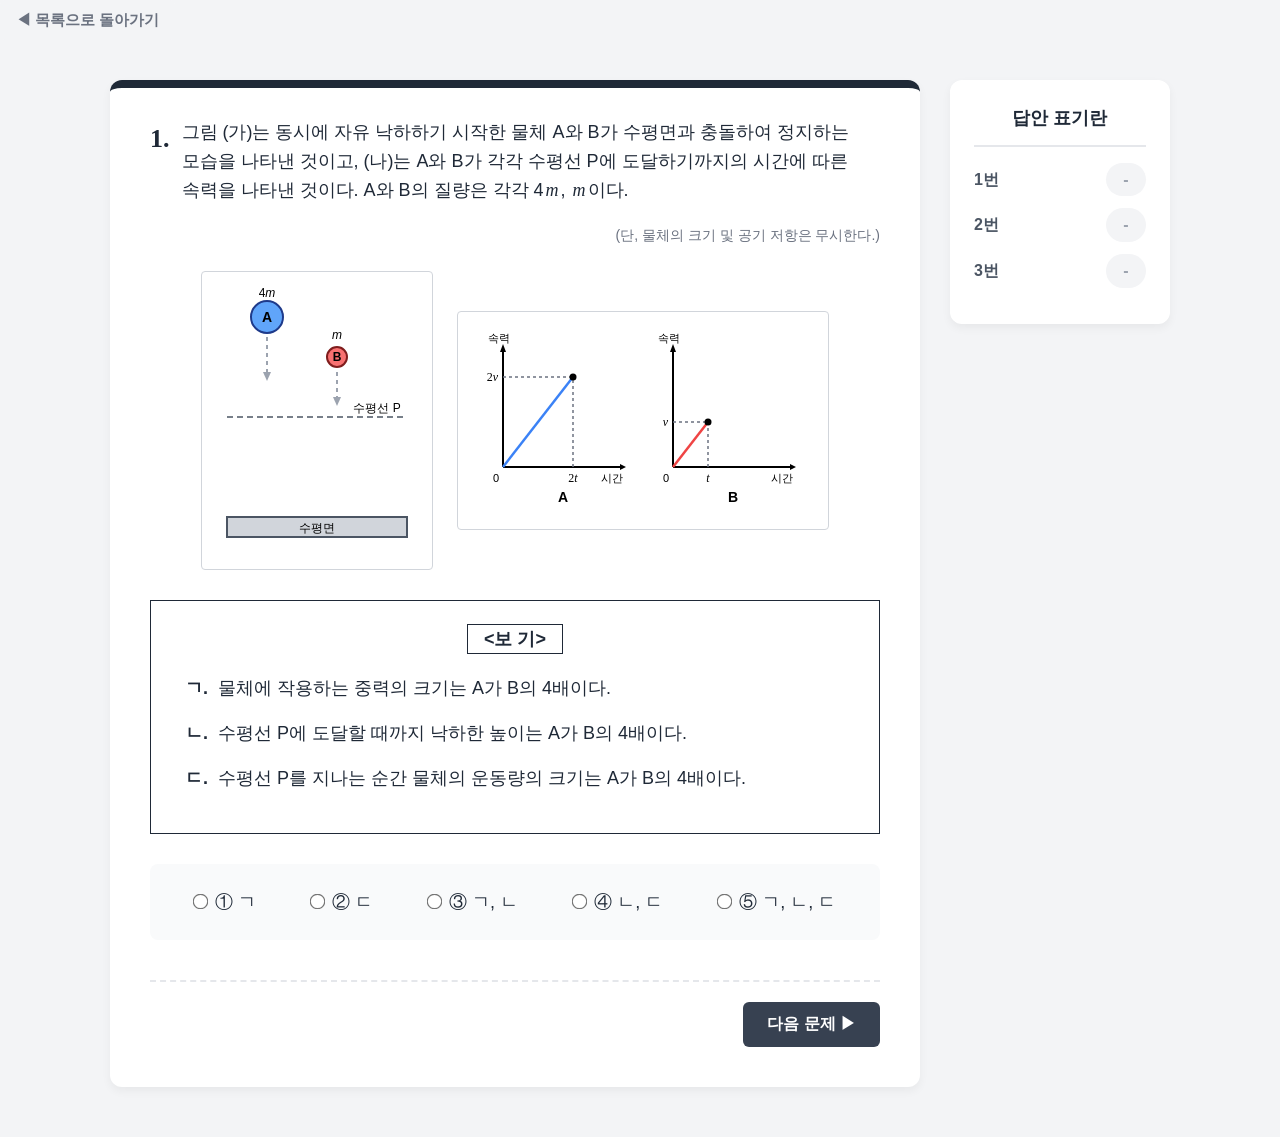
==== commit 40fb7e11: "Update 2026-10-08.html" ====
--- a/2026-10-08.html
+++ b/2026-10-08.html
@@ -5,29 +5,31 @@
     <meta name="viewport" content="width=device-width, initial-scale=1.0">
     <title>2026-10-08 통합과학 역학</title>
     <style>
-        /* 기본 여백 및 폰트 초기화 */
-        * { margin: 0; padding: 0; box-sizing: border-box; }
-        body { font-family: 'Pretendard', 'Malgun Gothic', sans-serif; background-color: #f3f4f6; color: #1f2937; line-height: 1.6; }
-        
-        /* 아래첨자 강제 교정 (위첨자 오작동 원천 차단) */
+        /* 기본 여백 및 폰트 초기화 (글자 찢어짐 방지) */
+        * { margin: 0; padding: 0; box-sizing: border-box; word-break: keep-all; overflow-wrap: break-word; }
+        body { font-family: 'Pretendard', 'Malgun Gothic', sans-serif; background-color: #f3f4f6; color: #1f2937; line-height: 1.6; padding-bottom: 50px; }
+        
+        /* 아래첨자 강제 교정 */
         sub { vertical-align: -0.2em !important; font-size: 0.75em !important; position: static !important; line-height: inherit !important; }
-
-        /* 상단 네비게이션바 */
-        .top-bar { width: 100%; background: white; padding: 16px 30px; box-shadow: 0 2px 4px rgba(0,0,0,0.05); position: sticky; top: 0; z-index: 100; }
-        .btn-back-list { text-decoration: none; color: #374151; font-weight: bold; font-size: 16px; display: inline-flex; align-items: center; }
-        .btn-back-list:hover { color: #2563eb; }
-
-        /* 메인 레이아웃 (문제영역 + OMR 사이드바) */
-        .main-wrapper { display: flex; max-width: 1100px; margin: 30px auto; gap: 30px; padding: 0 20px; align-items: flex-start; }
+        i { font-family: 'Times New Roman', serif; padding: 0 2px;}
+
+        /* 메인 레이아웃 (PC 기준) */
+        .main-wrapper { display: flex; max-width: 1100px; margin: 40px auto 0; gap: 30px; padding: 0 20px; align-items: flex-start; }
         
         /* 왼쪽 문제 컨테이너 */
-        .problem-area { flex: 1; background: white; border-radius: 12px; box-shadow: 0 4px 10px rgba(0,0,0,0.05); border-top: 8px solid #1f2937; overflow: hidden; }
-        .problem-slide { display: none; padding: 40px; animation: fadeIn 0.4s; }
+        .problem-area { flex: 1; background: white; border-radius: 12px; box-shadow: 0 4px 10px rgba(0,0,0,0.05); border-top: 8px solid #1f2937; overflow: hidden; position: relative; }
+        
+        /* 목록으로 버튼 */
+        .problem-top-nav { padding: 24px 40px 0; }
+        .btn-back-list { text-decoration: none; color: #6b7280; font-weight: bold; font-size: 15px; display: inline-flex; align-items: center; transition: color 0.2s; background: #f3f4f6; padding: 8px 16px; border-radius: 6px; }
+        .btn-back-list:hover { color: #2563eb; background: #eff6ff; }
+
+        .problem-slide { display: none; padding: 20px 40px 40px; animation: fadeIn 0.4s; }
         .problem-slide.active { display: block; }
         @keyframes fadeIn { from { opacity: 0; transform: translateY(10px); } to { opacity: 1; transform: translateY(0); } }
 
         /* 오른쪽 OMR 사이드바 */
-        .omr-sidebar { width: 220px; background: white; border-radius: 12px; padding: 24px; box-shadow: 0 4px 10px rgba(0,0,0,0.05); position: sticky; top: 90px; }
+        .omr-sidebar { width: 220px; background: white; border-radius: 12px; padding: 24px; box-shadow: 0 4px 10px rgba(0,0,0,0.05); position: sticky; top: 40px; }
         .omr-title { font-size: 18px; font-weight: bold; border-bottom: 2px solid #e5e7eb; padding-bottom: 12px; margin-bottom: 16px; text-align: center; }
         .omr-item { display: flex; justify-content: space-between; align-items: center; margin-bottom: 12px; font-size: 16px; }
         .omr-item .num { font-weight: bold; color: #4b5563; }
@@ -35,11 +37,11 @@
         .omr-item.checked .ans { background: #2563eb; color: white; }
 
         /* 문제 내부 요소 디자인 */
-        .header-text { display: flex; margin-bottom: 20px; font-size: 18px; }
+        .header-text { display: flex; margin-bottom: 20px; font-size: 18px; margin-top: 10px; }
         .question-num { font-size: 26px; font-weight: bold; margin-right: 12px; font-family: 'Times New Roman', serif; }
         .condition-text { text-align: right; font-size: 14px; margin-bottom: 24px; color: #6b7280; }
         .assets-area { display: flex; flex-direction: column; align-items: center; gap: 24px; margin-bottom: 30px; }
-        .svg-box { padding: 15px; background-color: white; border: 1px solid #d1d5db; border-radius: 4px; }
+        .svg-box { padding: 15px; background-color: white; border: 1px solid #d1d5db; border-radius: 4px; overflow-x: auto; max-width: 100%;}
         table { width: 100%; max-width: 550px; border-collapse: collapse; border-top: 2px solid #111827; border-bottom: 2px solid #111827; text-align: center; }
         th { background-color: #f9fafb; border-bottom: 1px solid #111827; padding: 12px; font-weight: bold; }
         td { padding: 12px; border-bottom: 1px solid #e5e7eb; font-size: 17px; }
@@ -47,12 +49,14 @@
         th:first-child, td:first-child { border-left: none; }
         th:last-child, td:last-child { border-right: none; }
         
+        /* 보기 박스 텍스트 분해 방지 */
         .bogi-box { border: 1px solid #1f2937; padding: 24px; margin: 24px 0; font-size: 18px; }
         .bogi-title { display: block; text-align: center; margin-bottom: 20px; }
         .bogi-title span { border: 1px solid #1f2937; padding: 4px 16px; font-weight: bold; }
         .bogi-list { list-style: none; padding-left: 10px; margin: 0; }
-        .bogi-list li { margin-bottom: 16px; display: flex; }
-        .bogi-list span.marker { font-weight: bold; margin-right: 10px; }
+        .bogi-list li { display: flex; align-items: flex-start; margin-bottom: 16px; }
+        .bogi-list span.marker { font-weight: bold; margin-right: 10px; flex-shrink: 0; }
+        .bogi-text { flex: 1; word-break: keep-all; }
         
         /* 5지선다 선택 라디오 버튼 영역 */
         .options-group { display: flex; justify-content: space-around; font-size: 18px; margin-top: 30px; margin-bottom: 40px; background: #f9fafb; padding: 16px; border-radius: 8px; }
@@ -61,7 +65,7 @@
         .option-label input[type="radio"] { margin-right: 8px; transform: scale(1.2); cursor: pointer; }
 
         /* 하단 이전/다음 버튼 */
-        .nav-buttons { display: flex; justify-content: space-between; margin-top: 20px; padding-top: 20px; border-top: 2px dashed #e5e7eb; }
+        .nav-buttons { display: flex; justify-content: space-between; align-items: center; margin-top: 20px; padding-top: 20px; border-top: 2px dashed #e5e7eb; }
         .btn-nav { padding: 12px 24px; font-size: 16px; font-weight: bold; border-radius: 6px; cursor: pointer; border: none; transition: background 0.2s; }
         .btn-prev { background-color: #f3f4f6; color: #4b5563; }
         .btn-prev:hover { background-color: #e5e7eb; }
@@ -85,11 +89,70 @@
         /* 양옆 해설 보기 화면 */
         #explanation-view { display: none; max-width: 1300px; margin: 30px auto; gap: 30px; padding: 0 20px; align-items: flex-start; }
         .exp-left, .exp-right { background: white; border-radius: 12px; padding: 40px; box-shadow: 0 4px 10px rgba(0,0,0,0.05); }
-        .exp-left { flex: 6; border-top: 8px solid #374151; }
-        .exp-right { flex: 4; border-top: 8px solid #10b981; position: sticky; top: 90px; font-size: 17px; line-height: 1.8; }
+        .exp-left { flex: 6; border-top: 8px solid #374151; overflow-x: auto; }
+        .exp-right { flex: 4; border-top: 8px solid #10b981; position: sticky; top: 40px; font-size: 17px; line-height: 1.8; }
         
         /* 숨겨진 원본 해설 데이터 */
         .sol-data-hidden { display: none; }
+
+        /* =========================================
+           📱 스마트폰(모바일) 환경을 위한 반응형 최적화
+           ========================================= */
+        @media (max-width: 850px) {
+            /* 1. FLEX 구조를 강제로 쪼개어 좌우 배치를 상하 배치로 완전히 확정 (!important) */
+            .main-wrapper, #explanation-view { 
+                display: block !important; 
+                padding: 0 10px; 
+                margin-top: 15px; 
+            }
+            
+            /* 2. 가로 폭 제한 해제 (화면을 100% 꽉 채우기) */
+            .problem-area, .omr-sidebar, .exp-left, .exp-right { 
+                width: 100% !important; 
+                position: relative !important; 
+                top: 0 !important; 
+                margin-bottom: 20px; 
+            }
+            
+            /* 3. 모바일용 문제 여백 조정 */
+            .problem-slide { padding: 20px 15px 30px; }
+            .problem-top-nav { padding: 15px 15px 0; }
+            
+            /* 4. 그래프(SVG) 크기 자동 조절 */
+            .assets-area { flex-direction: column !important; }
+            .svg-box { width: 100%; text-align: center; overflow-x: auto; }
+            .svg-box svg { max-width: 100%; height: auto; }
+            
+            /* 5. 5지선다 선택지 두 줄 배치 */
+            .options-group { flex-wrap: wrap; gap: 10px; justify-content: flex-start; }
+            .option-label { width: 45%; font-size: 16px; }
+
+            /* 6. OMR 답안지 가로형 콤팩트 디자인 (문제 밑에 다소곳하게 배치) */
+            .omr-sidebar { 
+                display: flex !important; 
+                flex-wrap: wrap; 
+                padding: 16px; 
+                gap: 8px; 
+            }
+            .omr-title { 
+                width: 100%; 
+                text-align: left; 
+                margin-bottom: 0; 
+                padding-bottom: 4px; 
+                font-size: 15px; 
+                border-bottom: none;
+            }
+            .omr-item { 
+                flex: 1; 
+                margin-bottom: 0; 
+                background: #f9fafb; 
+                padding: 8px; 
+                border-radius: 8px; 
+                justify-content: center; 
+                gap: 6px; 
+                font-size: 14px;
+            }
+        }
     </style>
 </head>
 <body>
@@ -316,10 +379,19 @@
                     </div>
                     <div class="bogi-box">
                         <div class="bogi-title"><span>&lt;보 기&gt;</span></div>
-    <ul class="bogi-list">
-        <li><span class="marker">ㄱ.</span> 가만히 놓은 순간, 두 물체의 높이 차이는 A가 P<sub>A</sub>까지 낙하한 거리의 3배이다.</li>
-        <li><span class="marker">ㄴ.</span> Q<sub>A</sub>를 지날 때 A의 운동량의 크기는 P<sub>B</sub>를 지날 때 B의 운동량의 크기와 같다.</li>
-        <li><span class="marker">ㄷ.</span> A가 P<sub>A</sub>에서 Q<sub>A</sub>까지 낙하하는 거리는 B가 Q<sub>B</sub>에서 R<sub>B</sub>까지 낙하하는 거리와 같다.</li>
+                        <ul class="bogi-list">
+                            <li>
+                                <span class="marker">ㄱ.</span>
+                                <div class="bogi-text">가만히 놓은 순간, 두 물체의 높이 차이는 A가 P<sub>A</sub>까지 낙하한 거리의 3배이다.</div>
+                            </li>
+                            <li>
+                                <span class="marker">ㄴ.</span>
+                                <div class="bogi-text">Q<sub>A</sub>를 지날 때 A의 운동량의 크기는 P<sub>B</sub>를 지날 때 B의 운동량의 크기와 같다.</div>
+                            </li>
+                            <li>
+                                <span class="marker">ㄷ.</span>
+                                <div class="bogi-text">A가 P<sub>A</sub>에서 Q<sub>A</sub>까지 낙하하는 거리는 B가 Q<sub>B</sub>에서 R<sub>B</sub>까지 낙하하는 거리와 같다.</div>
+                            </li>
                         </ul>
                     </div>
                 </div> <!-- prob3-content 끝 -->
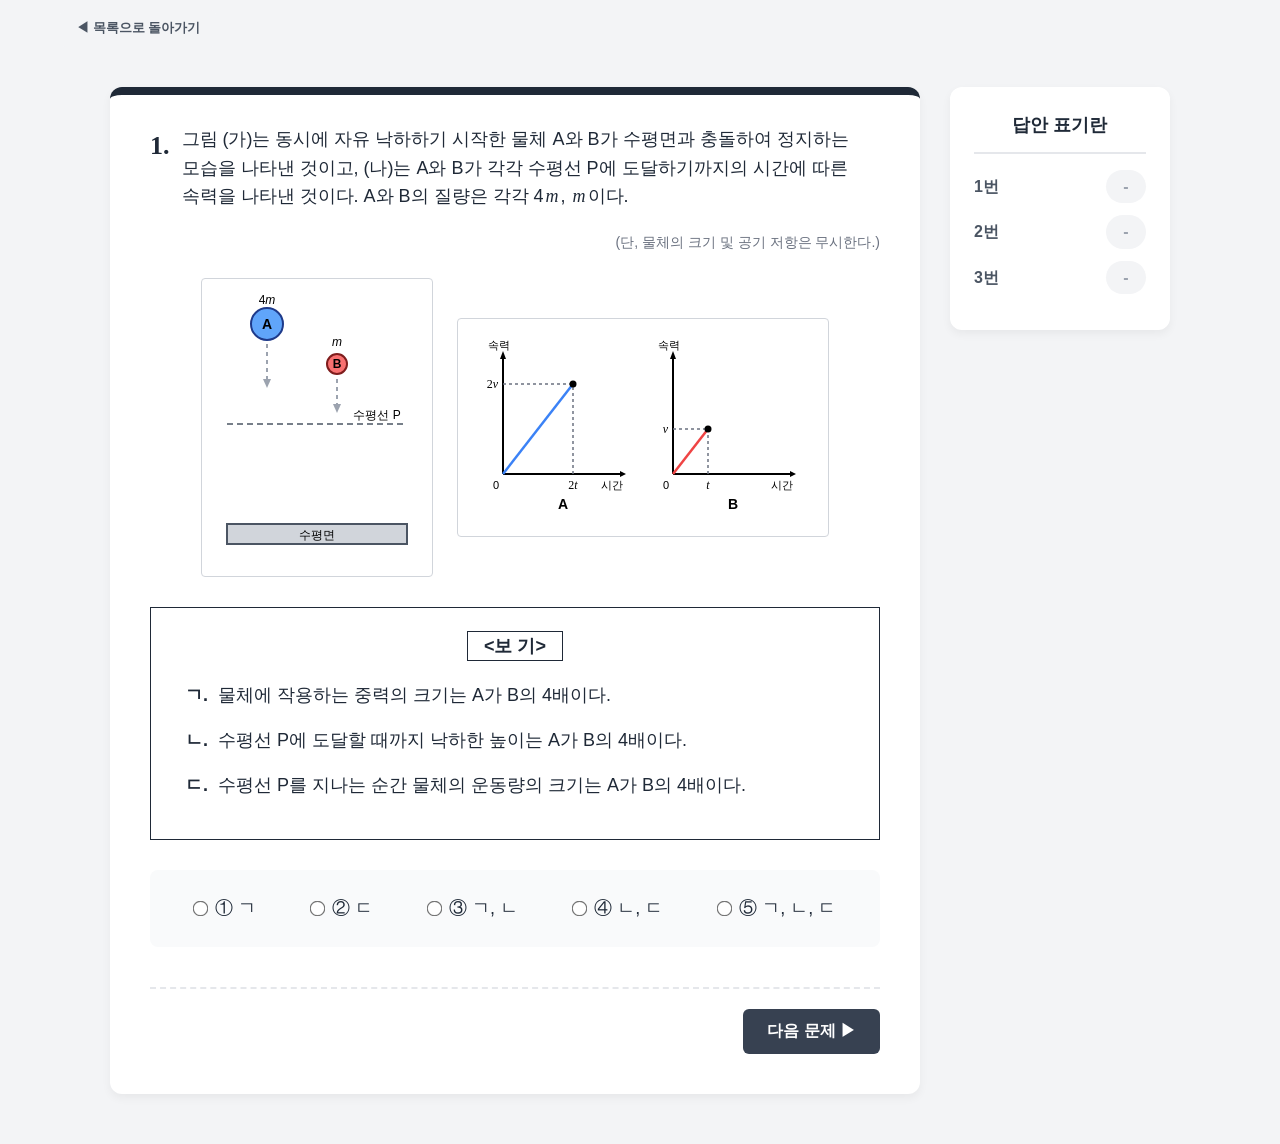
==== commit 836b85ec: "Update 2026-10-08.html" ====
--- a/2026-10-08.html
+++ b/2026-10-08.html
@@ -99,9 +99,9 @@
            📱 스마트폰(모바일) 환경을 위한 반응형 최적화
            ========================================= */
         @media (max-width: 850px) {
-            /* 1. FLEX 구조를 강제로 쪼개어 좌우 배치를 상하 배치로 완전히 확정 (!important) */
+            /* 1. 억지로 노출시키는 오류 코드를 지우고, 방향만 세로(column)로 꺾어줍니다 */
             .main-wrapper, #explanation-view { 
-                display: block !important; 
+                flex-direction: column !important; 
                 padding: 0 10px; 
                 margin-top: 15px; 
             }
@@ -157,9 +157,11 @@
 </head>
 <body>
 
-    <!-- 상단 바 -->
-    <div class="top-bar">
-        <a href="index.html" class="btn-back-list">◀ 목록으로 돌아가기</a>
+    <!-- 목록으로 돌아가기 -->
+    <div class="top-nav-bar" style="max-width: 1200px; margin: 10px auto; padding: 0 20px;">
+        <a href="index.html" class="btn-back-list" style="text-decoration: none; color: #4b5563; font-size: 13px; display: inline-flex; align-items: center; gap: 4px;">
+            ◀ 목록으로 돌아가기
+        </a>
     </div>
 
     <!-- 문제 풀이 메인 화면 -->
